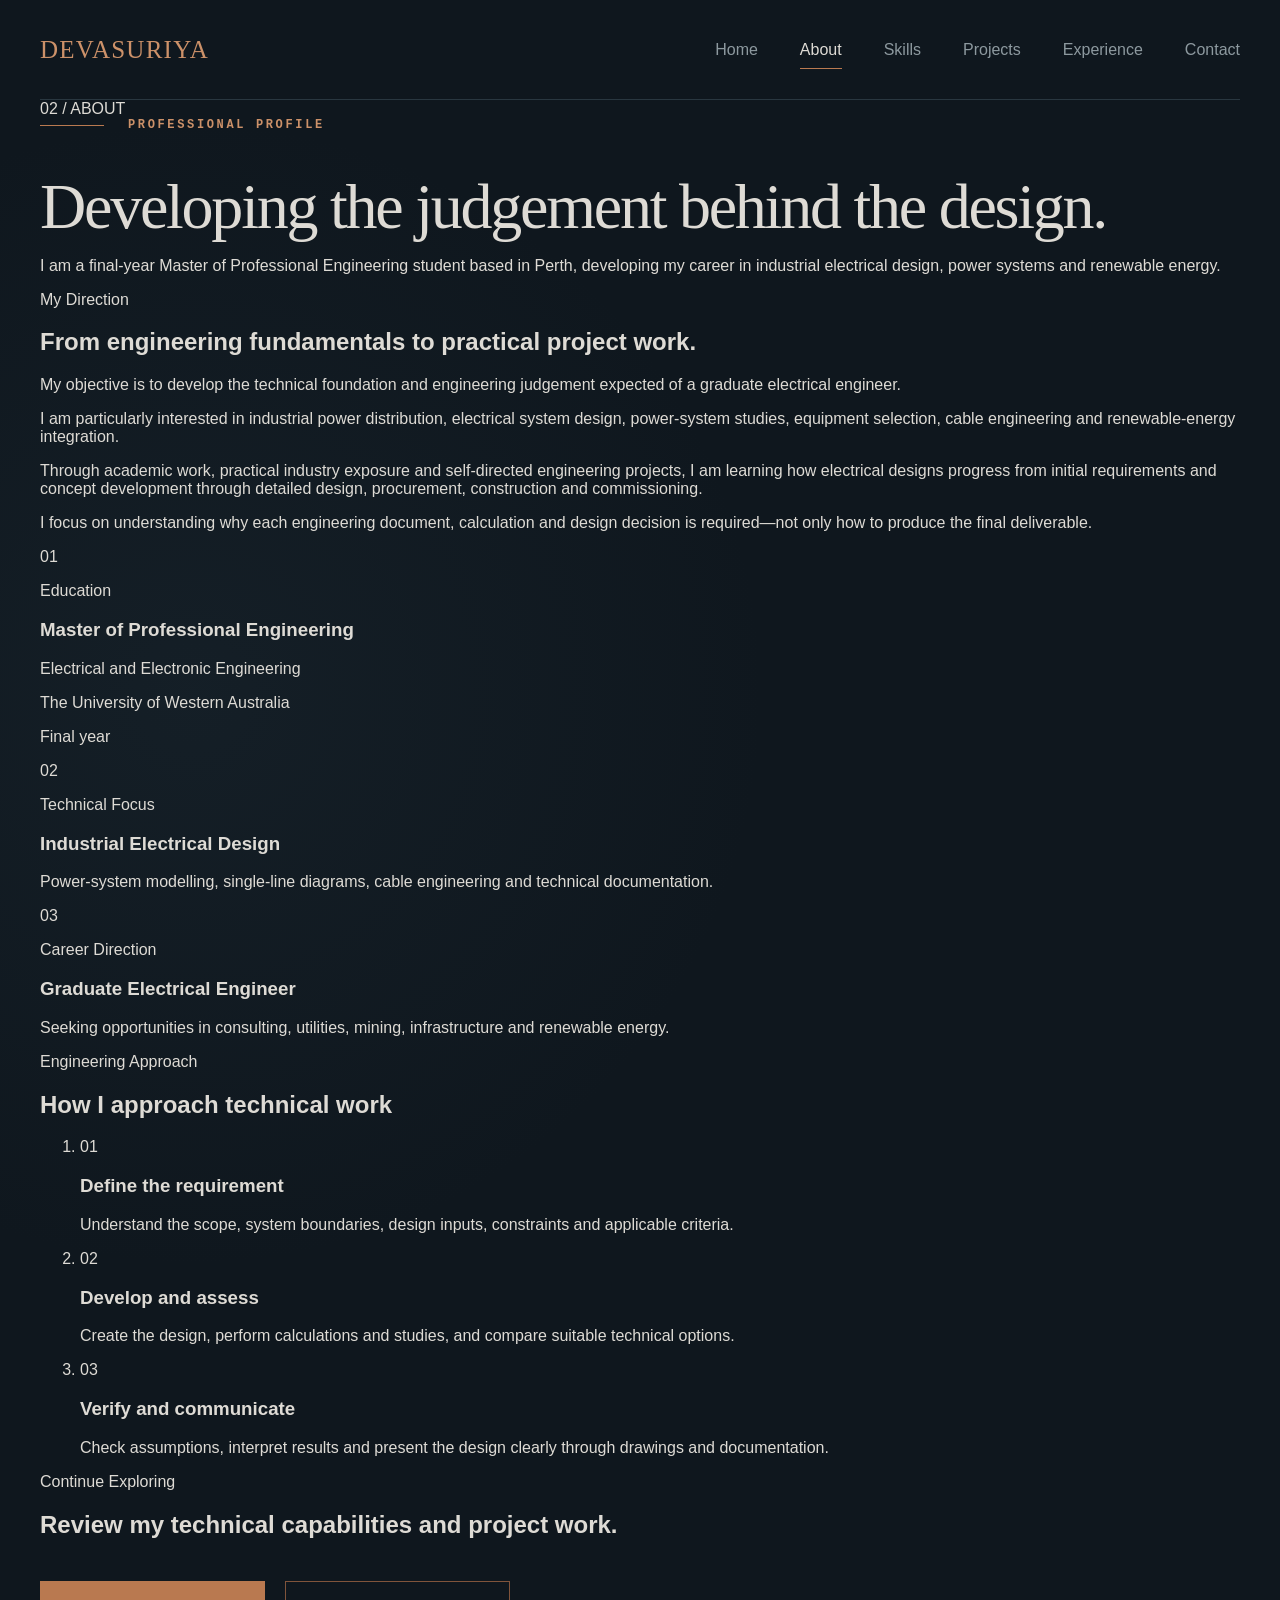
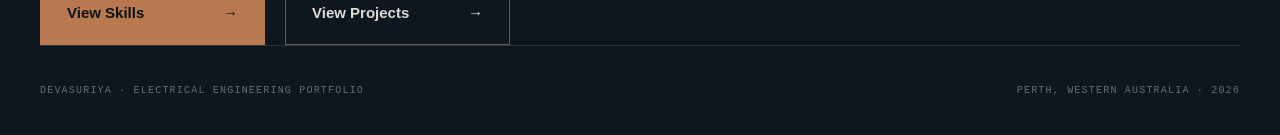
==== about.html @ 3120356e "Create about.html" ====
<!DOCTYPE html>
<html lang="en">

<head>
    <meta charset="UTF-8">

    <meta
        name="viewport"
        content="width=device-width, initial-scale=1.0"
    >

    <title>About | Devasuriya</title>

    <meta
        name="description"
        content="Learn more about Devasuriya, a final-year electrical engineering student focused on industrial electrical design and power systems."
    >

    <link rel="stylesheet" href="style.css">
</head>

<body>

    <!-- Header -->

    <header class="site-header">

        <a class="logo" href="index.html">
            DEVASURIYA
        </a>

        <nav aria-label="Main navigation">
            <a href="index.html">Home</a>
            <a class="active" href="about.html">About</a>
            <a href="skills.html">Skills</a>
            <a href="projects.html">Projects</a>
            <a href="experience.html">Experience</a>
            <a href="contact.html">Contact</a>
        </nav>

    </header>

    <!-- Main content -->

    <main>

        <section class="page-introduction">

            <div class="page-number">
                02 / ABOUT
            </div>

            <p class="section-label">
                Professional Profile
            </p>

            <h1 class="page-title">
                Developing the judgement behind the design.
            </h1>

            <p class="page-summary">
                I am a final-year Master of Professional Engineering student
                based in Perth, developing my career in industrial electrical
                design, power systems and renewable energy.
            </p>

        </section>

        <section class="about-section">

            <div class="about-heading">

                <p class="content-label">
                    My Direction
                </p>

                <h2>
                    From engineering fundamentals to practical project work.
                </h2>

            </div>

            <div class="about-content">

                <p class="large-paragraph">
                    My objective is to develop the technical foundation and
                    engineering judgement expected of a graduate electrical
                    engineer.
                </p>

                <p>
                    I am particularly interested in industrial power
                    distribution, electrical system design, power-system
                    studies, equipment selection, cable engineering and
                    renewable-energy integration.
                </p>

                <p>
                    Through academic work, practical industry exposure and
                    self-directed engineering projects, I am learning how
                    electrical designs progress from initial requirements and
                    concept development through detailed design, procurement,
                    construction and commissioning.
                </p>

                <p>
                    I focus on understanding why each engineering document,
                    calculation and design decision is required—not only how to
                    produce the final deliverable.
                </p>

            </div>

        </section>

        <section class="information-grid">

            <article class="information-card">

                <span class="card-number">01</span>

                <p class="content-label">
                    Education
                </p>

                <h3>
                    Master of Professional Engineering
                </h3>

                <p>
                    Electrical and Electronic Engineering
                </p>

                <p class="card-detail">
                    The University of Western Australia
                </p>

                <p class="card-detail">
                    Final year
                </p>

            </article>

            <article class="information-card">

                <span class="card-number">02</span>

                <p class="content-label">
                    Technical Focus
                </p>

                <h3>
                    Industrial Electrical Design
                </h3>

                <p>
                    Power-system modelling, single-line diagrams, cable
                    engineering and technical documentation.
                </p>

            </article>

            <article class="information-card">

                <span class="card-number">03</span>

                <p class="content-label">
                    Career Direction
                </p>

                <h3>
                    Graduate Electrical Engineer
                </h3>

                <p>
                    Seeking opportunities in consulting, utilities, mining,
                    infrastructure and renewable energy.
                </p>

            </article>

        </section>

        <section class="engineering-approach">

            <div>

                <p class="content-label">
                    Engineering Approach
                </p>

                <h2>
                    How I approach technical work
                </h2>

            </div>

            <ol class="approach-list">

                <li>
                    <span>01</span>

                    <div>
                        <h3>Define the requirement</h3>

                        <p>
                            Understand the scope, system boundaries, design
                            inputs, constraints and applicable criteria.
                        </p>
                    </div>
                </li>

                <li>
                    <span>02</span>

                    <div>
                        <h3>Develop and assess</h3>

                        <p>
                            Create the design, perform calculations and studies,
                            and compare suitable technical options.
                        </p>
                    </div>
                </li>

                <li>
                    <span>03</span>

                    <div>
                        <h3>Verify and communicate</h3>

                        <p>
                            Check assumptions, interpret results and present the
                            design clearly through drawings and documentation.
                        </p>
                    </div>
                </li>

            </ol>

        </section>

        <section class="page-action">

            <p class="content-label">
                Continue Exploring
            </p>

            <h2>
                Review my technical capabilities and project work.
            </h2>

            <div class="hero-buttons">

                <a class="primary-button" href="skills.html">
                    <span>View Skills</span>
                    <span aria-hidden="true">→</span>
                </a>

                <a class="secondary-button" href="projects.html">
                    <span>View Projects</span>
                    <span aria-hidden="true">→</span>
                </a>

            </div>

        </section>

    </main>

    <!-- Footer -->

    <footer>

        <span>
            DEVASURIYA · ELECTRICAL ENGINEERING PORTFOLIO
        </span>

        <span>
            PERTH, WESTERN AUSTRALIA · 2026
        </span>

    </footer>

</body>

</html>
---- style.css ----
/* ==================================================
   DEVASURIYA – ELECTRICAL ENGINEERING PORTFOLIO
   Industrial copper design
   ================================================== */

:root {
    --background: #0f171e;
    --background-deep: #0b1217;
    --panel: #121d25;
    --panel-light: #17242d;

    --text: #dedbd5;
    --muted: #8d999f;

    --copper: #b97950;
    --copper-light: #cc9169;
    --copper-dark: #80543b;

    --border: #293740;
    --grid: rgba(118, 140, 151, 0.07);
}

* {
    box-sizing: border-box;
}

html {
    scroll-behavior: smooth;
}

body {
    margin: 0;
    min-height: 100vh;

    background:
        radial-gradient(
            circle at 15% 40%,
            rgba(37, 54, 65, 0.25),
            transparent 38%
        ),
        var(--background);

    color: var(--text);

    font-family:
        "Segoe UI",
        Arial,
        Helvetica,
        sans-serif;
}

a {
    color: inherit;
}

/* Header */

.site-header {
    width: min(1500px, calc(100% - 80px));
    min-height: 100px;
    margin: auto;

    display: flex;
    align-items: center;
    justify-content: space-between;

    border-bottom: 1px solid var(--border);
}

.logo {
    color: var(--copper-light);
    font-family: Georgia, "Times New Roman", serif;
    font-size: 25px;
    letter-spacing: 0.05em;
    text-decoration: none;
}

nav {
    display: flex;
    align-items: center;
    gap: 42px;
}

nav a {
    position: relative;
    padding: 14px 0;

    color: var(--muted);
    font-size: 16px;
    text-decoration: none;

    transition: color 0.2s ease;
}

nav a::after {
    content: "";

    position: absolute;
    bottom: 4px;
    left: 0;

    width: 0;
    height: 1px;

    background: var(--copper);

    transition: width 0.2s ease;
}

nav a:hover,
nav a.active {
    color: var(--text);
}

nav a:hover::after,
nav a.active::after {
    width: 100%;
}

/* Main layout */

main {
    width: min(1500px, calc(100% - 80px));
    margin: auto;
}

.hero {
    min-height: calc(100vh - 100px);
    padding: 70px 0;

    display: grid;
    grid-template-columns: 0.88fr 1.12fr;
    align-items: center;
    gap: 70px;
}

/* Hero content */

.hero-content {
    max-width: 680px;
}

.section-label {
    display: flex;
    align-items: center;
    gap: 24px;

    margin: 0 0 42px;

    color: var(--copper-light);

    font-family:
        Consolas,
        "Courier New",
        monospace;

    font-size: 12px;
    font-weight: 600;
    letter-spacing: 0.22em;
    text-transform: uppercase;
}

.section-label::before {
    content: "";

    width: 64px;
    height: 1px;

    background: var(--copper);
}

h1 {
    margin: 0;

    color: var(--text);

    font-family:
        Georgia,
        "Times New Roman",
        serif;

    font-size: clamp(54px, 5vw, 82px);
    font-weight: 400;
    line-height: 1.04;
    letter-spacing: -0.035em;
}

.heading-line {
    width: 48px;
    height: 2px;
    margin: 36px 0;

    background: var(--copper);
}

.introduction {
    max-width: 610px;
    margin: 0;

    color: var(--muted);

    font-size: 18px;
    line-height: 1.7;
}

.hero-buttons {
    display: flex;
    flex-wrap: wrap;
    gap: 20px;

    margin-top: 42px;
}

.primary-button,
.secondary-button {
    min-width: 225px;
    min-height: 64px;
    padding: 0 26px;

    display: flex;
    align-items: center;
    justify-content: space-between;

    font-size: 15px;
    font-weight: 600;
    text-decoration: none;

    transition:
        background 0.2s ease,
        border-color 0.2s ease,
        color 0.2s ease,
        transform 0.2s ease;
}

.primary-button {
    background: var(--copper);
    border: 1px solid var(--copper);
    color: var(--background-deep);
}

.secondary-button {
    background: transparent;
    border: 1px solid var(--copper-dark);
    color: var(--text);
}

.primary-button:hover,
.secondary-button:hover {
    transform: translateY(-3px);
}

.primary-button:hover {
    background: var(--copper-light);
    border-color: var(--copper-light);
}

.secondary-button:hover {
    background: rgba(185, 121, 80, 0.08);
    border-color: var(--copper);
}

/* Diagram panel */

.diagram-container {
    position: relative;

    min-height: 650px;

    background-color: rgba(15, 24, 31, 0.6);

    background-image:
        linear-gradient(var(--grid) 1px, transparent 1px),
        linear-gradient(90deg, var(--grid) 1px, transparent 1px);

    background-size: 38px 38px;

    border: 1px solid var(--border);
}

.diagram-container::before,
.diagram-container::after {
    content: "";

    position: absolute;

    width: 18px;
    height: 18px;
}

.diagram-container::before {
    top: -1px;
    left: -1px;

    border-top: 2px solid var(--copper);
    border-left: 2px solid var(--copper);
}

.diagram-container::after {
    right: -1px;
    bottom: -1px;

    border-right: 2px solid var(--copper);
    border-bottom: 2px solid var(--copper);
}

.diagram-title,
.diagram-footer {
    display: flex;
    justify-content: space-between;

    color: #71818a;

    font-family:
        Consolas,
        "Courier New",
        monospace;

    font-size: 10px;
    letter-spacing: 0.13em;
}

.diagram-title {
    padding: 20px 24px;

    border-bottom: 1px solid var(--border);
}

.diagram-footer {
    padding: 16px 24px;

    border-top: 1px solid var(--border);
}

.single-line-diagram {
    width: 100%;
    min-height: 550px;
    padding: 15px;
}

/* SVG styling */

.electrical-line,
.bus-line,
.electrical-symbol,
.device {
    fill: none;
    stroke: var(--copper);
    stroke-width: 2;
    vector-effect: non-scaling-stroke;
}

.bus-line {
    stroke-width: 3;
}

.connection-point {
    fill: var(--background);
    stroke: var(--copper);
    stroke-width: 2;
}

.diagram-text,
.motor-text {
    fill: #9b8170;

    font-family:
        Consolas,
        "Courier New",
        monospace;

    font-size: 13px;
}

.diagram-text.small {
    fill: #697881;
    font-size: 11px;
}

.diagram-text.centre,
.motor-text.centre {
    text-anchor: middle;
}

.motor-text {
    fill: var(--copper-light);
    font-size: 18px;
}

/* Footer */

footer {
    width: min(1500px, calc(100% - 80px));
    min-height: 90px;
    margin: auto;

    display: flex;
    align-items: center;
    justify-content: space-between;
    gap: 30px;

    border-top: 1px solid var(--border);

    color: #5f7079;

    font-family:
        Consolas,
        "Courier New",
        monospace;

    font-size: 10px;
    letter-spacing: 0.12em;
}

/* Tablet */

@media (max-width: 1100px) {
    .hero {
        grid-template-columns: 1fr;
        padding-top: 100px;
    }

    .hero-content {
        max-width: 850px;
    }

    .diagram-container {
        width: 100%;
    }
}

/* Mobile */

@media (max-width: 760px) {
    .site-header,
    main,
    footer {
        width: calc(100% - 36px);
    }

    .site-header {
        padding: 25px 0;

        align-items: flex-start;
        flex-direction: column;
    }

    .logo {
        font-size: 19px;
    }

    nav {
        margin-top: 24px;
        gap: 16px;
        flex-wrap: wrap;
    }

    nav a {
        font-size: 13px;
    }

    .hero {
        min-height: auto;
        padding: 90px 0;
        gap: 60px;
    }

    .section-label {
        align-items: flex-start;
        flex-direction: column;
        gap: 14px;
    }

    h1 {
        font-size: clamp(45px, 13vw, 65px);
    }

    .introduction {
        font-size: 16px;
    }

    .hero-buttons {
        align-items: stretch;
        flex-direction: column;
    }

    .primary-button,
    .secondary-button {
        width: 100%;
    }

    .diagram-container {
        min-height: auto;
    }

    .single-line-diagram {
        min-height: auto;
    }

    footer {
        padding: 30px 0;

        align-items: flex-start;
        flex-direction: column;
    }
}
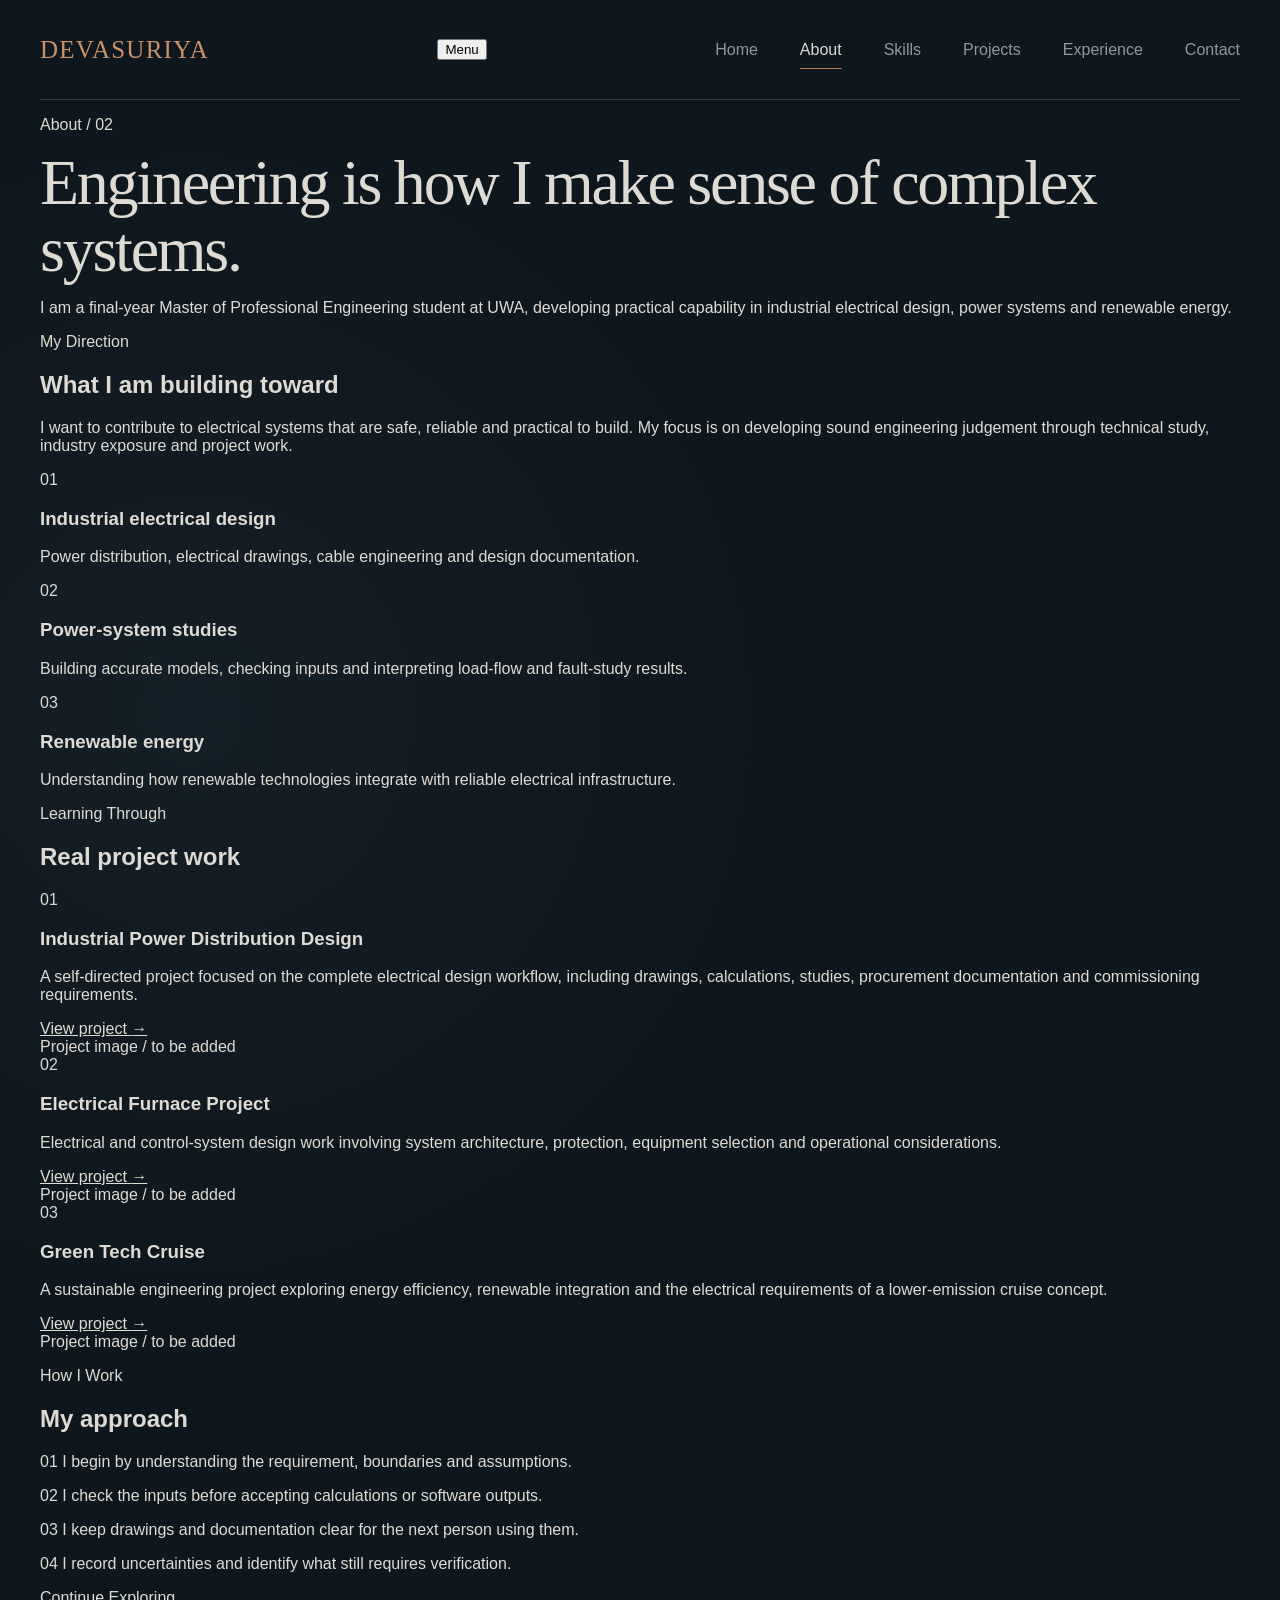
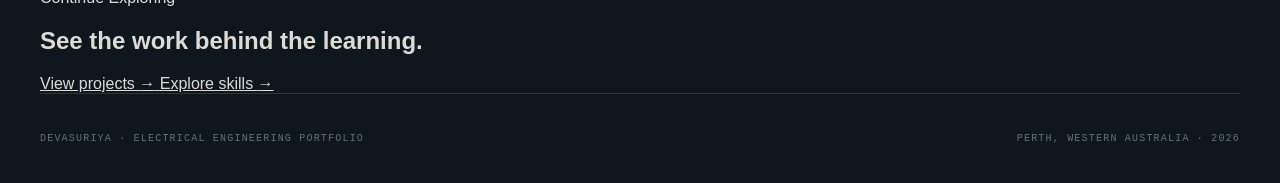
==== commit eb51f55f: "Update about.html" ====
--- a/about.html
+++ b/about.html
@@ -13,15 +13,31 @@
 
     <meta
         name="description"
-        content="Learn more about Devasuriya, a final-year electrical engineering student focused on industrial electrical design and power systems."
+        content="About Devasuriya, a final-year electrical and electronic engineering student based in Perth."
     >
 
+    <!-- Fonts -->
+    <link rel="preconnect" href="https://fonts.googleapis.com">
+
+    <link
+        rel="preconnect"
+        href="https://fonts.gstatic.com"
+        crossorigin
+    >
+
+    <link
+        href="https://fonts.googleapis.com/css2?family=IBM+Plex+Mono:wght@400;500&family=Inter:wght@400;500&family=Space+Grotesk:wght@400;500;600&display=swap"
+        rel="stylesheet"
+    >
+
+    <!-- Existing website CSS -->
     <link rel="stylesheet" href="style.css">
+
+    <!-- About-page CSS -->
+    <link rel="stylesheet" href="about-page.css">
 </head>
 
-<body>
-
-    <!-- Header -->
+<body class="about-page">
 
     <header class="site-header">
 
@@ -29,7 +45,16 @@
             DEVASURIYA
         </a>
 
-        <nav aria-label="Main navigation">
+        <button
+            class="menu-button"
+            type="button"
+            aria-expanded="false"
+            aria-controls="main-navigation"
+        >
+            Menu
+        </button>
+
+        <nav id="main-navigation" aria-label="Main navigation">
             <a href="index.html">Home</a>
             <a class="active" href="about.html">About</a>
             <a href="skills.html">Skills</a>
@@ -40,225 +65,331 @@
 
     </header>
 
-    <!-- Main content -->
-
-    <main>
-
-        <section class="page-introduction">
-
-            <div class="page-number">
-                02 / ABOUT
-            </div>
-
-            <p class="section-label">
-                Professional Profile
-            </p>
-
-            <h1 class="page-title">
-                Developing the judgement behind the design.
-            </h1>
-
-            <p class="page-summary">
-                I am a final-year Master of Professional Engineering student
-                based in Perth, developing my career in industrial electrical
-                design, power systems and renewable energy.
-            </p>
+    <main class="about-main">
+
+        <!-- About introduction -->
+
+        <section class="about-hero bordered-section">
+
+            <span class="border-accent" aria-hidden="true"></span>
+
+            <div class="hero-copy">
+
+                <p class="technical-label">
+                    About / 02
+                </p>
+
+                <h1>
+                    Engineering is how I make sense of complex systems.
+                </h1>
+
+                <p class="hero-introduction">
+                    I am a final-year Master of Professional Engineering student
+                    at UWA, developing practical capability in industrial
+                    electrical design, power systems and renewable energy.
+                </p>
+
+            </div>
+
+            <div class="signal-line" aria-hidden="true">
+
+                <span class="signal-dot signal-start"></span>
+                <span class="signal-part part-one"></span>
+                <span class="signal-part part-two"></span>
+                <span class="signal-part part-three"></span>
+                <span class="signal-part part-four"></span>
+                <span class="signal-part part-five"></span>
+                <span class="signal-dot signal-end"></span>
+
+            </div>
 
         </section>
 
-        <section class="about-section">
-
-            <div class="about-heading">
-
-                <p class="content-label">
+        <!-- Technical direction -->
+
+        <section class="direction-section bordered-section">
+
+            <span class="border-accent" aria-hidden="true"></span>
+
+            <div class="section-heading">
+
+                <p class="technical-label">
                     My Direction
                 </p>
 
                 <h2>
-                    From engineering fundamentals to practical project work.
+                    What I am building toward
                 </h2>
 
             </div>
 
-            <div class="about-content">
-
-                <p class="large-paragraph">
-                    My objective is to develop the technical foundation and
-                    engineering judgement expected of a graduate electrical
-                    engineer.
-                </p>
+            <div class="direction-content">
+
+                <p class="section-lead">
+                    I want to contribute to electrical systems that are safe,
+                    reliable and practical to build. My focus is on developing
+                    sound engineering judgement through technical study,
+                    industry exposure and project work.
+                </p>
+
+                <div class="focus-list">
+
+                    <article class="focus-item">
+
+                        <span class="focus-number">01</span>
+
+                        <h3>
+                            Industrial electrical design
+                        </h3>
+
+                        <p>
+                            Power distribution, electrical drawings, cable
+                            engineering and design documentation.
+                        </p>
+
+                    </article>
+
+                    <article class="focus-item">
+
+                        <span class="focus-number">02</span>
+
+                        <h3>
+                            Power-system studies
+                        </h3>
+
+                        <p>
+                            Building accurate models, checking inputs and
+                            interpreting load-flow and fault-study results.
+                        </p>
+
+                    </article>
+
+                    <article class="focus-item">
+
+                        <span class="focus-number">03</span>
+
+                        <h3>
+                            Renewable energy
+                        </h3>
+
+                        <p>
+                            Understanding how renewable technologies integrate
+                            with reliable electrical infrastructure.
+                        </p>
+
+                    </article>
+
+                </div>
+
+            </div>
+
+        </section>
+
+        <!-- Project work -->
+
+        <section class="projects-section bordered-section">
+
+            <span class="border-accent" aria-hidden="true"></span>
+
+            <div class="projects-heading">
+
+                <p class="technical-label">
+                    Learning Through
+                </p>
+
+                <h2>
+                    Real project work
+                </h2>
+
+            </div>
+
+            <div class="project-list">
+
+                <article class="project-entry">
+
+                    <div class="project-copy">
+
+                        <span class="project-number">
+                            01
+                        </span>
+
+                        <div>
+
+                            <h3>
+                                Industrial Power Distribution Design
+                            </h3>
+
+                            <p>
+                                A self-directed project focused on the complete
+                                electrical design workflow, including drawings,
+                                calculations, studies, procurement documentation
+                                and commissioning requirements.
+                            </p>
+
+                            <a href="projects.html#industrial-power">
+                                View project
+                                <span aria-hidden="true">→</span>
+                            </a>
+
+                        </div>
+
+                    </div>
+
+                    <div class="project-image-placeholder">
+                        <span>Project image / to be added</span>
+                    </div>
+
+                </article>
+
+                <article class="project-entry">
+
+                    <div class="project-copy">
+
+                        <span class="project-number">
+                            02
+                        </span>
+
+                        <div>
+
+                            <h3>
+                                Electrical Furnace Project
+                            </h3>
+
+                            <p>
+                                Electrical and control-system design work
+                                involving system architecture, protection,
+                                equipment selection and operational
+                                considerations.
+                            </p>
+
+                            <a href="projects.html#furnace">
+                                View project
+                                <span aria-hidden="true">→</span>
+                            </a>
+
+                        </div>
+
+                    </div>
+
+                    <div class="project-image-placeholder">
+                        <span>Project image / to be added</span>
+                    </div>
+
+                </article>
+
+                <article class="project-entry">
+
+                    <div class="project-copy">
+
+                        <span class="project-number">
+                            03
+                        </span>
+
+                        <div>
+
+                            <h3>
+                                Green Tech Cruise
+                            </h3>
+
+                            <p>
+                                A sustainable engineering project exploring
+                                energy efficiency, renewable integration and
+                                the electrical requirements of a lower-emission
+                                cruise concept.
+                            </p>
+
+                            <a href="projects.html#green-tech-cruise">
+                                View project
+                                <span aria-hidden="true">→</span>
+                            </a>
+
+                        </div>
+
+                    </div>
+
+                    <div class="project-image-placeholder">
+                        <span>Project image / to be added</span>
+                    </div>
+
+                </article>
+
+            </div>
+
+        </section>
+
+        <!-- Working approach -->
+
+        <section class="working-section bordered-section">
+
+            <span class="border-accent" aria-hidden="true"></span>
+
+            <div class="section-heading">
+
+                <p class="technical-label">
+                    How I Work
+                </p>
+
+                <h2>
+                    My approach
+                </h2>
+
+            </div>
+
+            <div class="working-points">
 
                 <p>
-                    I am particularly interested in industrial power
-                    distribution, electrical system design, power-system
-                    studies, equipment selection, cable engineering and
-                    renewable-energy integration.
+                    <span>01</span>
+                    I begin by understanding the requirement, boundaries and
+                    assumptions.
                 </p>
 
                 <p>
-                    Through academic work, practical industry exposure and
-                    self-directed engineering projects, I am learning how
-                    electrical designs progress from initial requirements and
-                    concept development through detailed design, procurement,
-                    construction and commissioning.
+                    <span>02</span>
+                    I check the inputs before accepting calculations or
+                    software outputs.
                 </p>
 
                 <p>
-                    I focus on understanding why each engineering document,
-                    calculation and design decision is required—not only how to
-                    produce the final deliverable.
+                    <span>03</span>
+                    I keep drawings and documentation clear for the next
+                    person using them.
+                </p>
+
+                <p>
+                    <span>04</span>
+                    I record uncertainties and identify what still requires
+                    verification.
                 </p>
 
             </div>
 
         </section>
 
-        <section class="information-grid">
-
-            <article class="information-card">
-
-                <span class="card-number">01</span>
-
-                <p class="content-label">
-                    Education
-                </p>
-
-                <h3>
-                    Master of Professional Engineering
-                </h3>
-
-                <p>
-                    Electrical and Electronic Engineering
-                </p>
-
-                <p class="card-detail">
-                    The University of Western Australia
-                </p>
-
-                <p class="card-detail">
-                    Final year
-                </p>
-
-            </article>
-
-            <article class="information-card">
-
-                <span class="card-number">02</span>
-
-                <p class="content-label">
-                    Technical Focus
-                </p>
-
-                <h3>
-                    Industrial Electrical Design
-                </h3>
-
-                <p>
-                    Power-system modelling, single-line diagrams, cable
-                    engineering and technical documentation.
-                </p>
-
-            </article>
-
-            <article class="information-card">
-
-                <span class="card-number">03</span>
-
-                <p class="content-label">
-                    Career Direction
-                </p>
-
-                <h3>
-                    Graduate Electrical Engineer
-                </h3>
-
-                <p>
-                    Seeking opportunities in consulting, utilities, mining,
-                    infrastructure and renewable energy.
-                </p>
-
-            </article>
-
-        </section>
-
-        <section class="engineering-approach">
+        <!-- Next page -->
+
+        <section class="about-next bordered-section">
 
             <div>
 
-                <p class="content-label">
-                    Engineering Approach
+                <p class="technical-label">
+                    Continue Exploring
                 </p>
 
                 <h2>
-                    How I approach technical work
+                    See the work behind the learning.
                 </h2>
 
             </div>
 
-            <ol class="approach-list">
-
-                <li>
-                    <span>01</span>
-
-                    <div>
-                        <h3>Define the requirement</h3>
-
-                        <p>
-                            Understand the scope, system boundaries, design
-                            inputs, constraints and applicable criteria.
-                        </p>
-                    </div>
-                </li>
-
-                <li>
-                    <span>02</span>
-
-                    <div>
-                        <h3>Develop and assess</h3>
-
-                        <p>
-                            Create the design, perform calculations and studies,
-                            and compare suitable technical options.
-                        </p>
-                    </div>
-                </li>
-
-                <li>
-                    <span>03</span>
-
-                    <div>
-                        <h3>Verify and communicate</h3>
-
-                        <p>
-                            Check assumptions, interpret results and present the
-                            design clearly through drawings and documentation.
-                        </p>
-                    </div>
-                </li>
-
-            </ol>
-
-        </section>
-
-        <section class="page-action">
-
-            <p class="content-label">
-                Continue Exploring
-            </p>
-
-            <h2>
-                Review my technical capabilities and project work.
-            </h2>
-
-            <div class="hero-buttons">
-
-                <a class="primary-button" href="skills.html">
-                    <span>View Skills</span>
+            <div class="next-links">
+
+                <a href="projects.html">
+                    View projects
                     <span aria-hidden="true">→</span>
                 </a>
 
-                <a class="secondary-button" href="projects.html">
-                    <span>View Projects</span>
+                <a href="skills.html">
+                    Explore skills
                     <span aria-hidden="true">→</span>
                 </a>
 
@@ -267,8 +398,6 @@
         </section>
 
     </main>
-
-    <!-- Footer -->
 
     <footer>
 
@@ -282,6 +411,22 @@
 
     </footer>
 
+    <script>
+        const menuButton = document.querySelector(".menu-button");
+        const navigation = document.querySelector("#main-navigation");
+
+        menuButton.addEventListener("click", () => {
+            const isOpen =
+                menuButton.getAttribute("aria-expanded") === "true";
+
+            menuButton.setAttribute(
+                "aria-expanded",
+                String(!isOpen)
+            );
+
+            navigation.classList.toggle("open");
+        });
+    </script>
+
 </body>
-
 </html>
--- a/style.css
+++ b/style.css
@@ -221,7 +221,7 @@
     align-items: center;
     justify-content: space-between;
 
-    font-size: 15px;
+    font-size: 18px;
     font-weight: 600;
     text-decoration: none;
 
@@ -411,6 +411,295 @@
     letter-spacing: 0.12em;
 }
 
+
+/* ==================================================
+   INNER PAGE – SHARED STYLES
+   ================================================== */
+
+.page-introduction {
+    position: relative;
+    padding: 130px 0 110px;
+    border-bottom: 1px solid var(--border);
+}
+
+.page-number {
+    position: absolute;
+    top: 55px;
+    right: 0;
+
+    color: #5f7079;
+
+    font-family:
+        Consolas,
+        "Courier New",
+        monospace;
+
+    font-size: 10px;
+    letter-spacing: 0.17em;
+}
+
+.page-title {
+    max-width: 1050px;
+    font-size: clamp(55px, 7vw, 100px);
+}
+
+.page-summary {
+    max-width: 720px;
+    margin: 45px 0 0;
+    color: var(--muted);
+    font-size: 20px;
+    line-height: 1.7;
+}
+
+.content-label {
+    margin: 0 0 20px;
+
+    color: var(--copper-light);
+
+    font-family:
+        Consolas,
+        "Courier New",
+        monospace;
+
+    font-size: 11px;
+    font-weight: 600;
+    letter-spacing: 0.18em;
+    text-transform: uppercase;
+}
+
+/* About section */
+
+.about-section {
+    padding: 120px 0;
+
+    display: grid;
+    grid-template-columns: 0.8fr 1.2fr;
+    gap: 120px;
+
+    border-bottom: 1px solid var(--border);
+}
+
+.about-section h2,
+.engineering-approach h2,
+.page-action h2 {
+    margin: 0;
+
+    font-family:
+        Georgia,
+        "Times New Roman",
+        serif;
+
+    font-size: clamp(38px, 4vw, 60px);
+    font-weight: 400;
+    line-height: 1.12;
+}
+
+.about-content {
+    max-width: 760px;
+}
+
+.about-content p {
+    color: var(--muted);
+    font-size: 17px;
+    line-height: 1.8;
+}
+
+.about-content .large-paragraph {
+    margin-top: 0;
+    color: var(--text);
+    font-size: 25px;
+    line-height: 1.55;
+}
+
+/* Information cards */
+
+.information-grid {
+    padding: 100px 0;
+
+    display: grid;
+    grid-template-columns: repeat(3, 1fr);
+
+    border-bottom: 1px solid var(--border);
+}
+
+.information-card {
+    position: relative;
+    min-height: 360px;
+    padding: 44px;
+
+    background: rgba(18, 29, 37, 0.45);
+    border: 1px solid var(--border);
+}
+
+.information-card + .information-card {
+    border-left: 0;
+}
+
+.card-number {
+    position: absolute;
+    top: 25px;
+    right: 25px;
+
+    color: var(--copper-dark);
+
+    font-family:
+        Georgia,
+        "Times New Roman",
+        serif;
+
+    font-size: 45px;
+}
+
+.information-card h3 {
+    max-width: 320px;
+    margin: 65px 0 25px;
+
+    font-family:
+        Georgia,
+        "Times New Roman",
+        serif;
+
+    font-size: 31px;
+    font-weight: 400;
+    line-height: 1.2;
+}
+
+.information-card p {
+    color: var(--muted);
+    line-height: 1.7;
+}
+
+.information-card .card-detail {
+    margin: 5px 0;
+    color: #697881;
+    font-size: 14px;
+}
+
+/* Engineering approach */
+
+.engineering-approach {
+    padding: 120px 0;
+
+    display: grid;
+    grid-template-columns: 0.8fr 1.2fr;
+    gap: 120px;
+
+    border-bottom: 1px solid var(--border);
+}
+
+.approach-list {
+    margin: 0;
+    padding: 0;
+    list-style: none;
+}
+
+.approach-list li {
+    padding: 35px 0;
+
+    display: grid;
+    grid-template-columns: 70px 1fr;
+    gap: 25px;
+
+    border-top: 1px solid var(--border);
+}
+
+.approach-list li:last-child {
+    border-bottom: 1px solid var(--border);
+}
+
+.approach-list > li > span {
+    color: var(--copper);
+
+    font-family:
+        Consolas,
+        "Courier New",
+        monospace;
+
+    font-size: 12px;
+}
+
+.approach-list h3 {
+    margin: 0 0 12px;
+    font-size: 22px;
+}
+
+.approach-list p {
+    max-width: 620px;
+    margin: 0;
+
+    color: var(--muted);
+    line-height: 1.7;
+}
+
+/* Bottom page action */
+
+.page-action {
+    padding: 120px 0;
+}
+
+.page-action h2 {
+    max-width: 900px;
+}
+
+/* Responsive inner pages */
+
+@media (max-width: 1000px) {
+    .about-section,
+    .engineering-approach {
+        grid-template-columns: 1fr;
+        gap: 60px;
+    }
+
+    .information-grid {
+        grid-template-columns: 1fr;
+    }
+
+    .information-card + .information-card {
+        border-top: 0;
+        border-left: 1px solid var(--border);
+    }
+}
+
+@media (max-width: 760px) {
+    .page-introduction {
+        padding: 110px 0 80px;
+    }
+
+    .page-number {
+        top: 45px;
+        left: 0;
+        right: auto;
+    }
+
+    .page-summary {
+        font-size: 17px;
+    }
+
+    .about-section,
+    .engineering-approach {
+        padding: 80px 0;
+    }
+
+    .about-content .large-paragraph {
+        font-size: 21px;
+    }
+
+    .information-grid {
+        padding: 70px 0;
+    }
+
+    .information-card {
+        min-height: 310px;
+        padding: 32px 25px;
+    }
+
+    .page-action {
+        padding: 80px 0;
+    }
+}
+
+
+
 /* Tablet */
 
 @media (max-width: 1100px) {
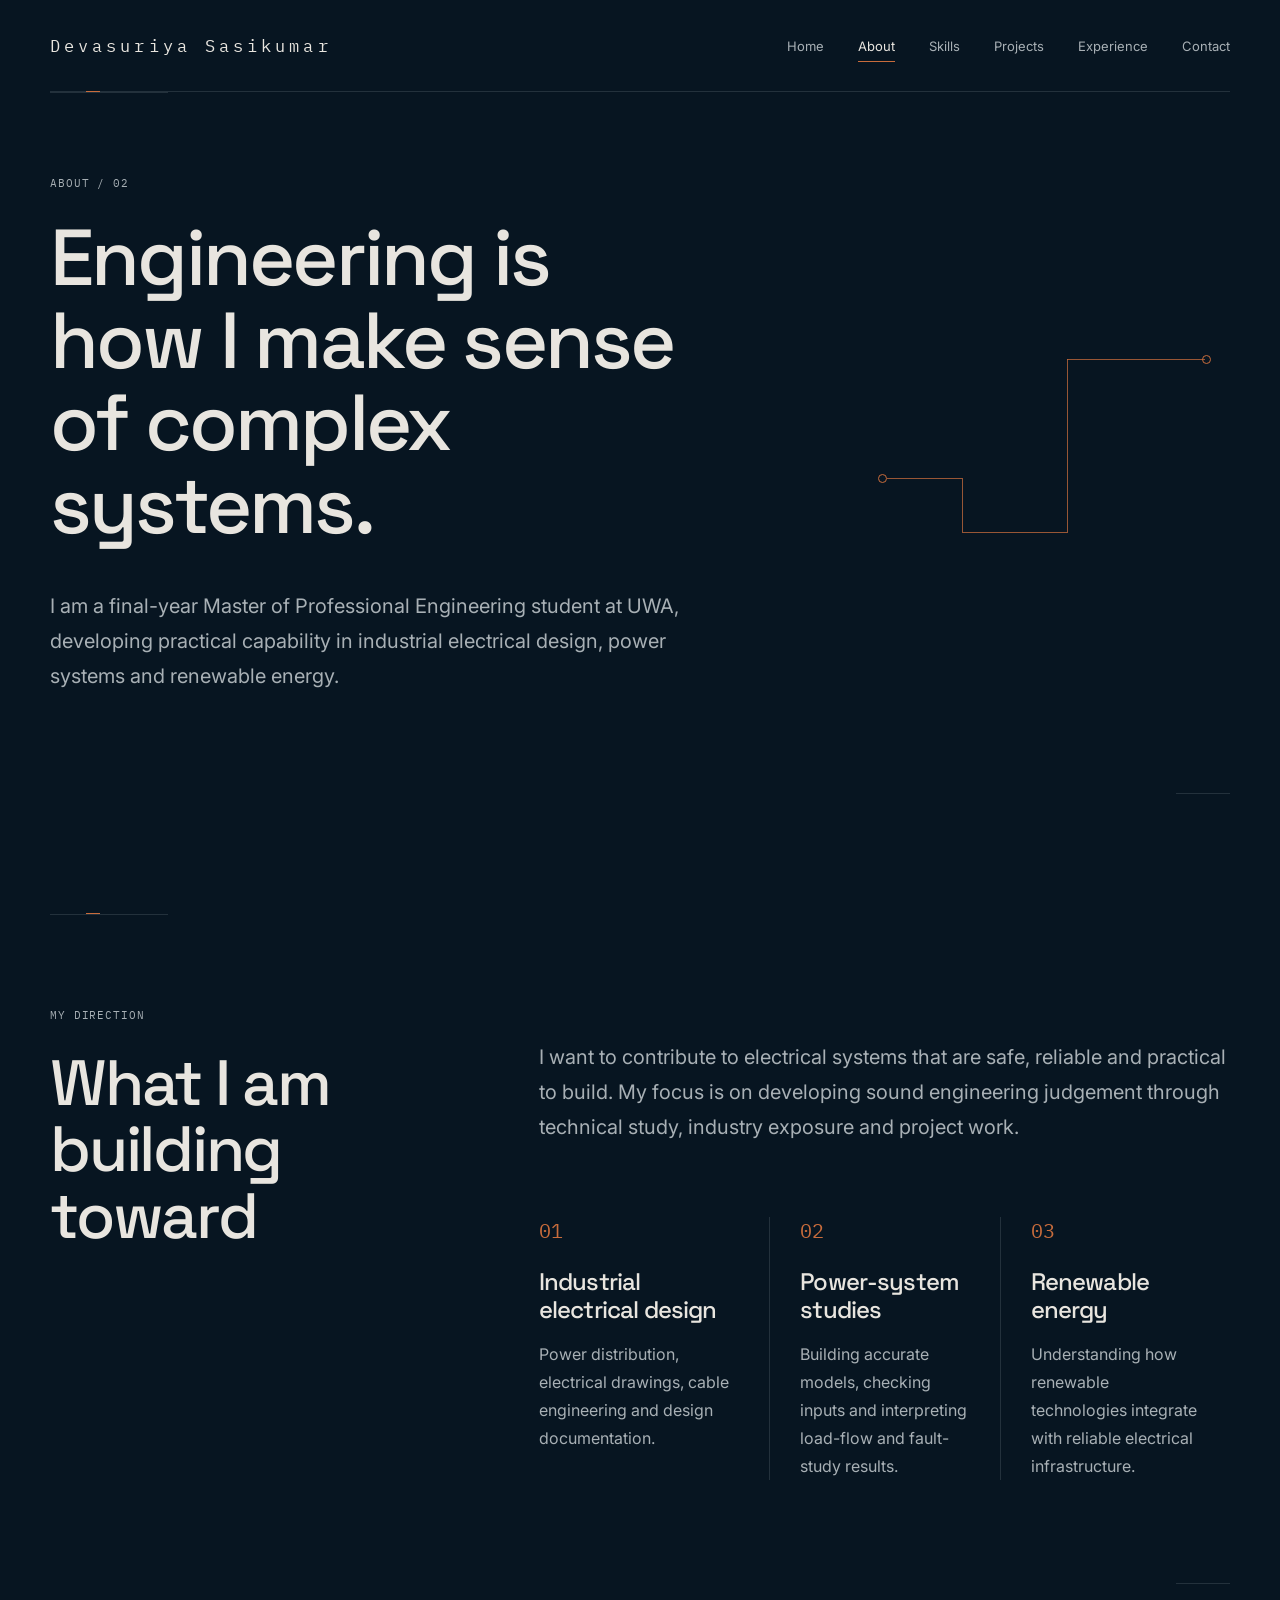
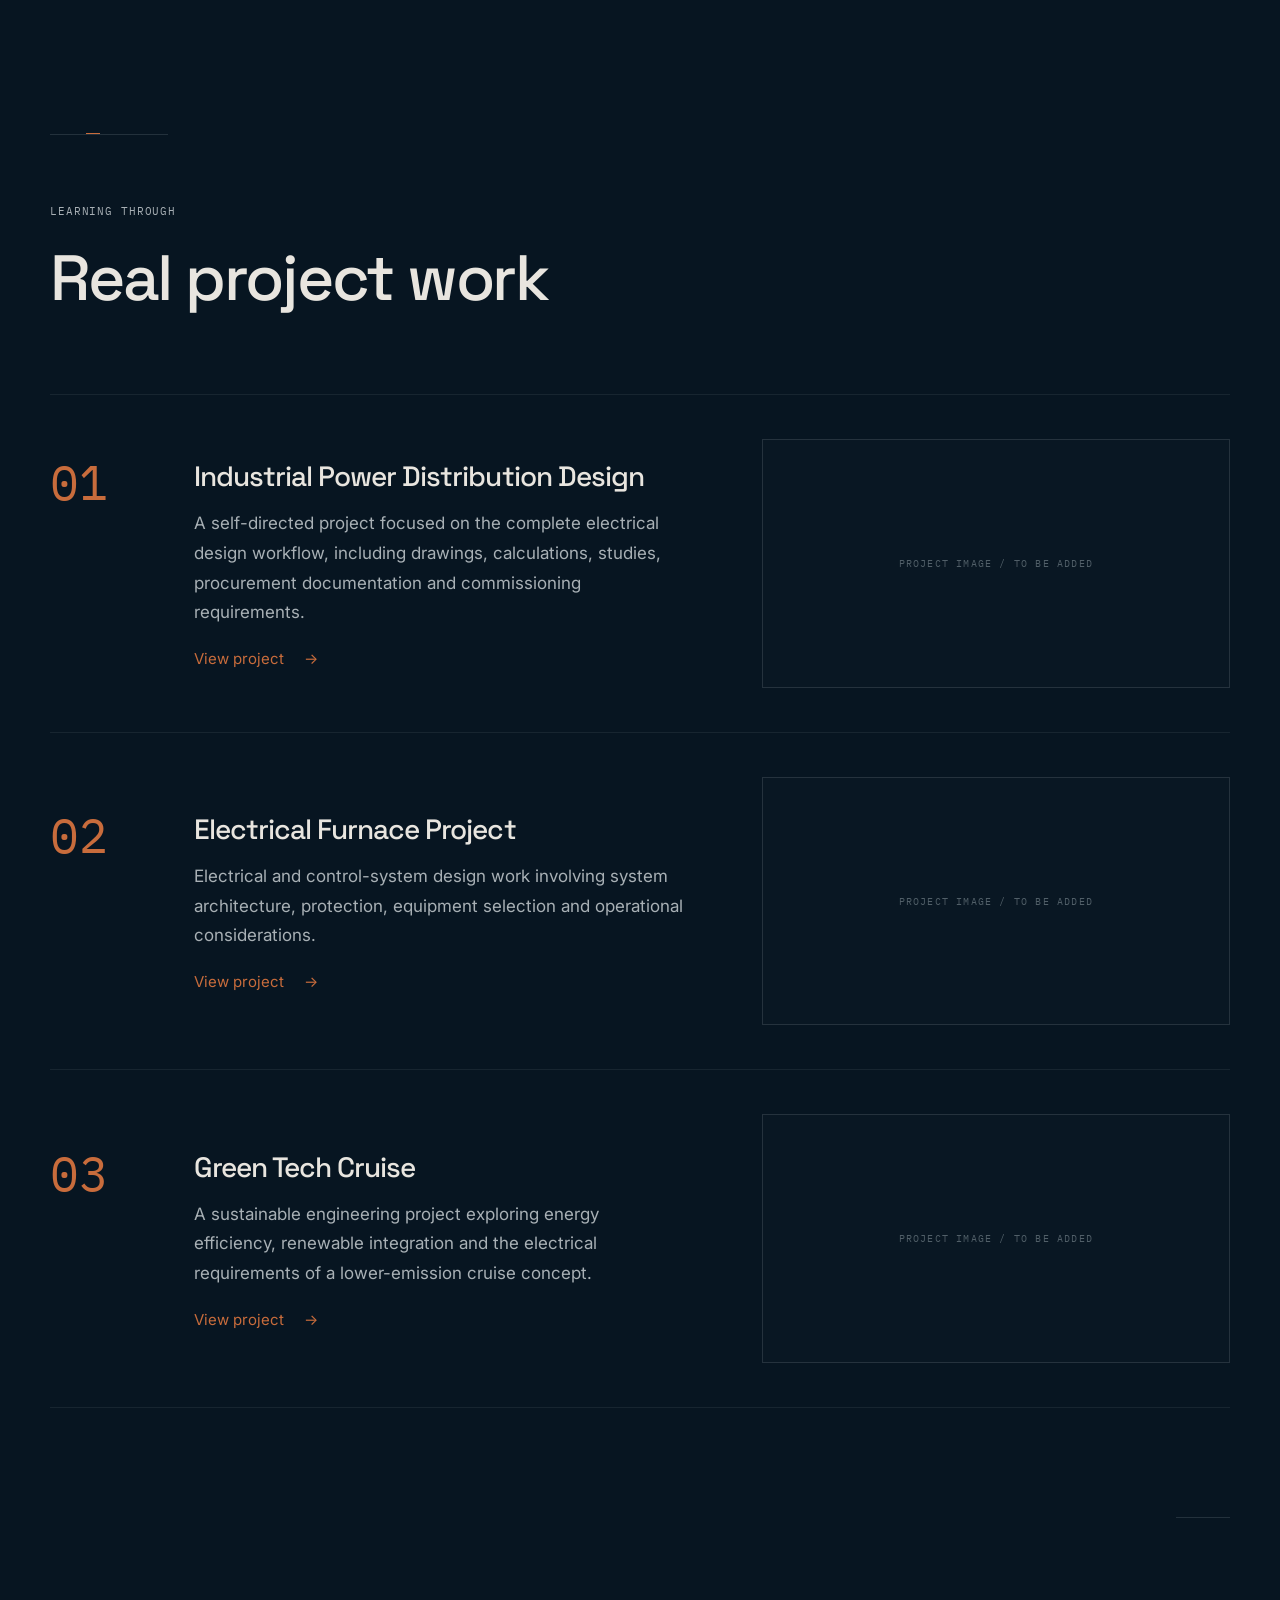
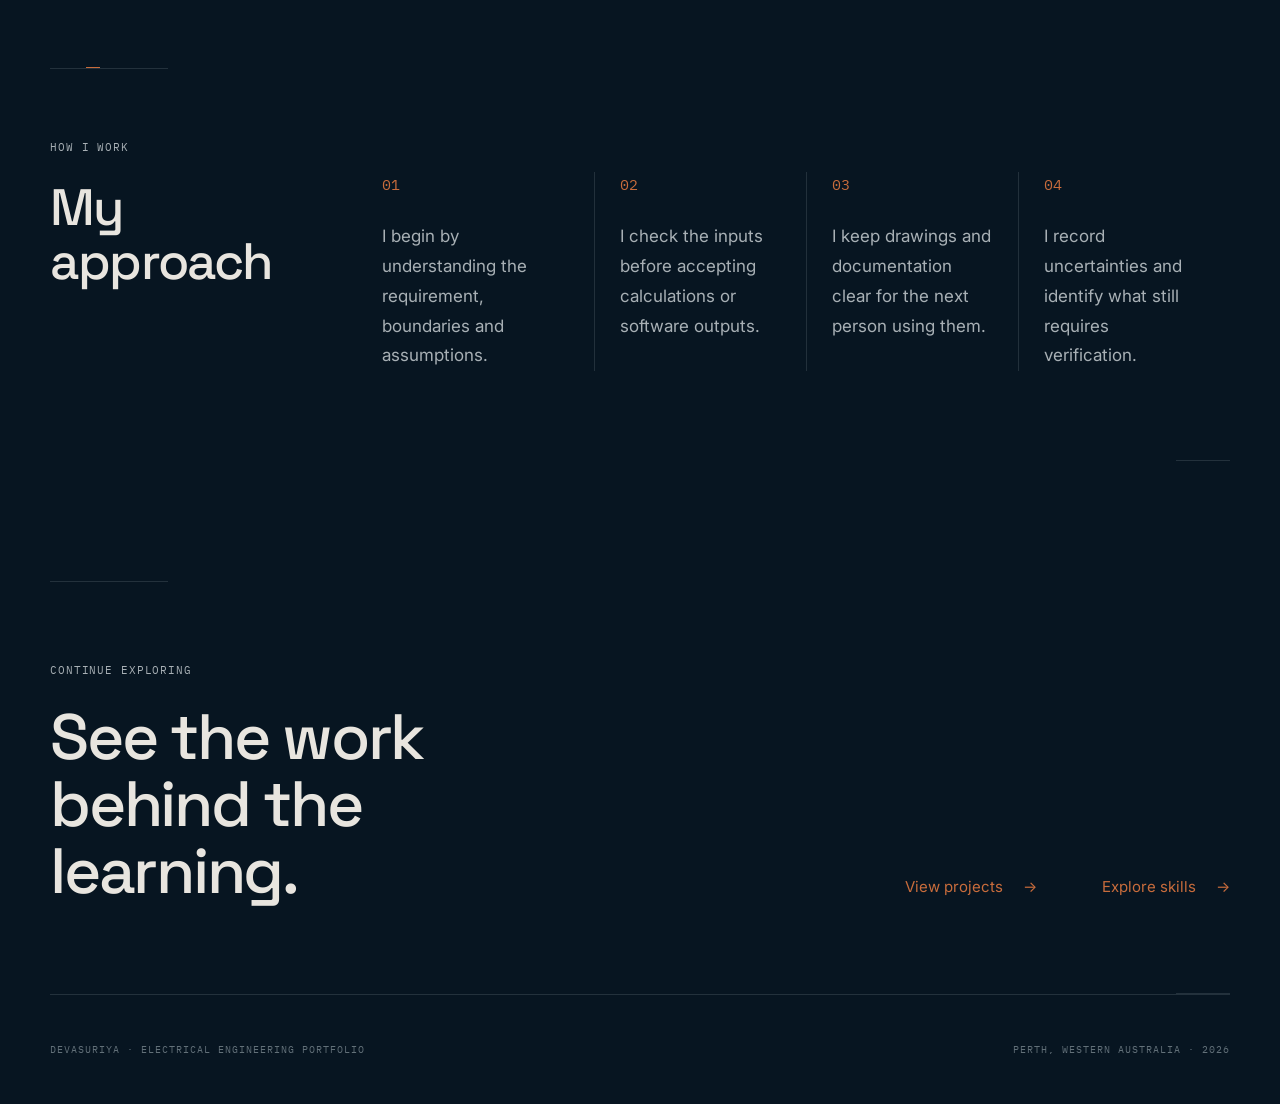
==== commit 5e4d1df9: "Update about.html" ====
--- a/about.html
+++ b/about.html
@@ -42,7 +42,7 @@
     <header class="site-header">
 
         <a class="logo" href="index.html">
-            DEVASURIYA
+            Devasuriya Sasikumar
         </a>
 
         <button
--- a/style.css
+++ b/style.css
@@ -4,20 +4,24 @@
    ================================================== */
 
 :root {
-    --background: #0f171e;
-    --background-deep: #0b1217;
-    --panel: #121d25;
-    --panel-light: #17242d;
-
-    --text: #dedbd5;
-    --muted: #8d999f;
-
-    --copper: #b97950;
-    --copper-light: #cc9169;
-    --copper-dark: #80543b;
-
-    --border: #293740;
-    --grid: rgba(118, 140, 151, 0.07);
+    --background: #071521;
+    --background-deep: #05101a;
+    --panel: #0a1925;
+    --panel-light: #0d1d29;
+
+    --text: #e8e5df;
+    --muted: #a8b0b5;
+
+    --copper: #c86c3c;
+    --copper-light: #d47b4a;
+    --copper-dark: #78452f;
+
+    --border: rgba(182, 195, 201, 0.16);
+    --grid: rgba(182, 195, 201, 0.045);
+
+    --heading-font: "Space Grotesk", Arial, sans-serif;
+    --body-font: "Inter", Arial, sans-serif;
+    --technical-font: "IBM Plex Mono", Consolas, monospace;
 }
 
 * {
@@ -32,21 +36,11 @@
     margin: 0;
     min-height: 100vh;
 
-    background:
-        radial-gradient(
-            circle at 15% 40%,
-            rgba(37, 54, 65, 0.25),
-            transparent 38%
-        ),
-        var(--background);
+    background: var(--background);
 
     color: var(--text);
 
-    font-family:
-        "Segoe UI",
-        Arial,
-        Helvetica,
-        sans-serif;
+    font-family: var(--body-font);
 }
 
 a {
@@ -68,10 +62,10 @@
 }
 
 .logo {
-    color: var(--copper-light);
-    font-family: Georgia, "Times New Roman", serif;
-    font-size: 25px;
-    letter-spacing: 0.05em;
+    color: var(--text);
+    font-family: var(--technical-font);
+    font-size: 17px;
+    letter-spacing: 0.24em;
     text-decoration: none;
 }
 
@@ -86,7 +80,7 @@
     padding: 14px 0;
 
     color: var(--muted);
-    font-size: 16px;
+    font-size: 13px;
     text-decoration: none;
 
     transition: color 0.2s ease;
@@ -174,20 +168,17 @@
 
     color: var(--text);
 
-    font-family:
-        Georgia,
-        "Times New Roman",
-        serif;
-
-    font-size: clamp(54px, 5vw, 82px);
-    font-weight: 400;
+    font-family: var(--heading-font);
+
+    font-size: clamp(56px, 5.6vw, 88px);
+    font-weight: 500;
     line-height: 1.04;
     letter-spacing: -0.035em;
 }
 
 .heading-line {
     width: 48px;
-    height: 2px;
+    height: 1px;
     margin: 36px 0;
 
     background: var(--copper);
@@ -199,7 +190,7 @@
 
     color: var(--muted);
 
-    font-size: 18px;
+    font-size: 17px;
     line-height: 1.7;
 }
 
@@ -266,7 +257,7 @@
 
     min-height: 650px;
 
-    background-color: rgba(15, 24, 31, 0.6);
+    background-color: rgba(10, 25, 37, 0.28);
 
     background-image:
         linear-gradient(var(--grid) 1px, transparent 1px),
@@ -792,3 +783,247 @@
         flex-direction: column;
     }
 }
+
+/* ==================================================
+   REFINED HOME PAGE
+   Matches the Space Grotesk About-page direction
+   ================================================== */
+
+.home-page .site-header,
+.home-page main,
+.home-page footer {
+    width: min(1180px, calc(100% - 80px));
+}
+
+.home-page .site-header {
+    min-height: 92px;
+    border-bottom-color: rgba(182, 195, 201, 0.12);
+}
+
+.home-page nav {
+    gap: 34px;
+}
+
+.home-page .hero {
+    position: relative;
+    min-height: calc(100vh - 92px);
+    padding: 92px 0 112px;
+    grid-template-columns: 1.03fr 0.97fr;
+    gap: 105px;
+}
+
+.home-page .hero::before,
+.home-page .hero::after {
+    content: "";
+    position: absolute;
+    height: 1px;
+    background: rgba(182, 195, 201, 0.16);
+}
+
+.home-page .hero::before {
+    top: 42px;
+    left: 0;
+    width: 118px;
+}
+
+.home-page .hero::after {
+    right: 0;
+    bottom: 42px;
+    width: 54px;
+}
+
+.home-page .hero-content {
+    max-width: 700px;
+}
+
+.home-page .section-label {
+    margin-bottom: 32px;
+    gap: 16px;
+    color: var(--copper);
+    font-family: var(--technical-font);
+    font-size: 11px;
+    font-weight: 500;
+    letter-spacing: 0.09em;
+}
+
+.home-page .section-label::before {
+    width: 14px;
+    background: var(--copper);
+}
+
+.home-page h1 {
+    max-width: 760px;
+    font-family: var(--heading-font);
+    font-size: clamp(56px, 5.5vw, 86px);
+    font-weight: 500;
+    line-height: 1.03;
+    letter-spacing: -0.045em;
+}
+
+.home-page .heading-line {
+    width: 42px;
+    margin: 38px 0;
+    background: rgba(200, 108, 60, 0.85);
+}
+
+.home-page .introduction {
+    max-width: 610px;
+    color: var(--muted);
+    font-size: 17px;
+    line-height: 1.75;
+}
+
+.home-page .hero-buttons {
+    margin-top: 46px;
+    gap: 42px;
+}
+
+.home-page .primary-button,
+.home-page .secondary-button {
+    min-width: 0;
+    min-height: auto;
+    padding: 12px 0;
+    gap: 34px;
+    background: transparent;
+    border: 0;
+    border-bottom: 1px solid rgba(182, 195, 201, 0.2);
+    color: var(--text);
+    font-family: var(--body-font);
+    font-size: 14px;
+    font-weight: 500;
+}
+
+.home-page .primary-button span:last-child,
+.home-page .secondary-button span:last-child {
+    color: var(--copper);
+    transition: transform 180ms ease;
+}
+
+.home-page .primary-button:hover,
+.home-page .secondary-button:hover {
+    background: transparent;
+    border-color: var(--copper);
+    color: var(--text);
+    transform: none;
+}
+
+.home-page .primary-button:hover span:last-child,
+.home-page .secondary-button:hover span:last-child {
+    transform: translateX(6px);
+}
+
+.home-page .diagram-container {
+    min-height: 610px;
+    background-color: rgba(10, 25, 37, 0.2);
+    background-size: 42px 42px;
+    border-color: rgba(182, 195, 201, 0.14);
+}
+
+.home-page .diagram-container::before,
+.home-page .diagram-container::after {
+    width: 22px;
+    height: 22px;
+}
+
+.home-page .diagram-container::before {
+    border-top-width: 1px;
+    border-left-width: 1px;
+}
+
+.home-page .diagram-container::after {
+    border-right-width: 1px;
+    border-bottom-width: 1px;
+}
+
+.home-page .diagram-title,
+.home-page .diagram-footer,
+.home-page .diagram-text,
+.home-page .motor-text {
+    font-family: var(--technical-font);
+}
+
+.home-page .diagram-title,
+.home-page .diagram-footer {
+    color: rgba(182, 195, 201, 0.48);
+    border-color: rgba(182, 195, 201, 0.12);
+}
+
+.home-page .electrical-line,
+.home-page .electrical-symbol,
+.home-page .device {
+    stroke-width: 1.25;
+}
+
+.home-page .bus-line {
+    stroke-width: 2;
+}
+
+.home-page footer {
+    min-height: 110px;
+    border-top-color: rgba(182, 195, 201, 0.12);
+    color: rgba(182, 195, 201, 0.48);
+    font-family: var(--technical-font);
+}
+
+@media (max-width: 1100px) {
+    .home-page .hero {
+        grid-template-columns: 1fr;
+        gap: 90px;
+    }
+
+    .home-page .hero-content {
+        max-width: 850px;
+    }
+
+    .home-page .diagram-container {
+        width: 100%;
+    }
+}
+
+@media (max-width: 760px) {
+    .home-page .site-header,
+    .home-page main,
+    .home-page footer {
+        width: calc(100% - 36px);
+    }
+
+    .home-page .site-header {
+        padding: 24px 0;
+    }
+
+    .home-page .logo {
+        font-size: 15px;
+    }
+
+    .home-page nav {
+        margin-top: 20px;
+        gap: 16px;
+    }
+
+    .home-page .hero {
+        padding: 84px 0 90px;
+        gap: 70px;
+    }
+
+    .home-page .hero::before {
+        top: 38px;
+    }
+
+    .home-page h1 {
+        font-size: clamp(46px, 13vw, 64px);
+    }
+
+    .home-page .hero-buttons {
+        align-items: flex-start;
+        gap: 18px;
+    }
+
+    .home-page .primary-button,
+    .home-page .secondary-button {
+        width: 100%;
+    }
+
+    .home-page .diagram-container {
+        min-height: auto;
+    }
+}
--- a/about-page.css
+++ b/about-page.css
@@ -0,0 +1,744 @@
+:root {
+    --about-bg: #071521;
+    --about-surface: #0a1925;
+    --about-text: #e8e5df;
+    --about-muted: #a8b0b5;
+
+    --about-border: rgba(182, 195, 201, 0.16);
+    --about-border-light: rgba(182, 195, 201, 0.09);
+
+    --about-accent: #c86c3c;
+
+    --heading-font:
+        "Space Grotesk",
+        Arial,
+        sans-serif;
+
+    --body-font:
+        "Inter",
+        Arial,
+        sans-serif;
+
+    --technical-font:
+        "IBM Plex Mono",
+        Consolas,
+        monospace;
+}
+
+* {
+    box-sizing: border-box;
+}
+
+html {
+    scroll-behavior: smooth;
+}
+
+.about-page {
+    margin: 0;
+
+    background: var(--about-bg);
+    color: var(--about-text);
+
+    font-family: var(--body-font);
+}
+
+.about-page .site-header,
+.about-main,
+.about-page footer {
+    width: min(1180px, calc(100% - 80px));
+    margin-inline: auto;
+}
+
+/* Header */
+
+.about-page .site-header {
+    min-height: 92px;
+
+    display: flex;
+    align-items: center;
+    justify-content: space-between;
+    gap: 40px;
+}
+
+.about-page .logo {
+    color: var(--about-text);
+
+    font-family: var(--technical-font);
+    font-size: 17px;
+    letter-spacing: 0.24em;
+
+    text-decoration: none;
+}
+
+.about-page nav {
+    display: flex;
+    align-items: center;
+    gap: 34px;
+}
+
+.about-page nav a {
+    position: relative;
+
+    padding: 8px 0;
+
+    color: var(--about-muted);
+
+    font-size: 13px;
+    text-decoration: none;
+
+    transition: color 180ms ease;
+}
+
+.about-page nav a:hover,
+.about-page nav a.active {
+    color: var(--about-text);
+}
+
+.about-page nav a.active::after {
+    content: "";
+
+    position: absolute;
+    right: 0;
+    bottom: 0;
+    left: 0;
+
+    height: 1px;
+
+    background: var(--about-accent);
+}
+
+.menu-button {
+    display: none;
+
+    border: 0;
+    background: transparent;
+    color: var(--about-text);
+
+    font-family: var(--technical-font);
+    font-size: 12px;
+    letter-spacing: 0.08em;
+    text-transform: uppercase;
+}
+
+/* General typography */
+
+.about-page h1,
+.about-page h2,
+.about-page h3 {
+    font-family: var(--heading-font);
+    font-weight: 500;
+    letter-spacing: -0.035em;
+}
+
+.about-page h1,
+.about-page h2 {
+    margin: 0;
+    line-height: 1.04;
+}
+
+.about-page p {
+    color: var(--about-muted);
+    line-height: 1.75;
+}
+
+.technical-label,
+.focus-number,
+.project-number,
+.project-image-placeholder span,
+.working-points span {
+    font-family: var(--technical-font);
+}
+
+.technical-label {
+    margin: 0 0 24px;
+
+    color: var(--about-accent);
+
+    font-size: 11px;
+    letter-spacing: 0.08em;
+    text-transform: uppercase;
+}
+
+/* Light imaginary borders */
+
+.bordered-section {
+    position: relative;
+}
+
+.bordered-section::before,
+.bordered-section::after {
+    content: "";
+
+    position: absolute;
+
+    height: 1px;
+
+    background: var(--about-border);
+}
+
+.bordered-section::before {
+    top: 0;
+    left: 0;
+
+    width: 118px;
+}
+
+.bordered-section::after {
+    right: 0;
+    bottom: 0;
+
+    width: 54px;
+}
+
+.border-accent {
+    position: absolute;
+    top: -1px;
+    left: 36px;
+
+    width: 14px;
+    height: 1px;
+
+    background: var(--about-accent);
+}
+
+/* About hero */
+
+.about-hero {
+    min-height: 650px;
+    padding: 82px 0 100px;
+
+    display: grid;
+    grid-template-columns: 1.2fr 0.8fr;
+    align-items: center;
+    gap: 90px;
+}
+
+.hero-copy {
+    max-width: 720px;
+}
+
+.about-hero h1 {
+    max-width: 760px;
+
+    font-size: clamp(58px, 6.2vw, 92px);
+}
+
+.hero-introduction {
+    max-width: 660px;
+    margin: 42px 0 0;
+    font-size: 20px;
+}
+
+/* Abstract signal line */
+
+.signal-line {
+    position: relative;
+
+    width: 360px;
+    height: 260px;
+
+    justify-self: end;
+}
+
+.signal-part,
+.signal-dot {
+    position: absolute;
+    display: block;
+}
+
+.signal-part {
+    background: rgba(200, 108, 60, 0.75);
+}
+
+.signal-dot {
+    width: 9px;
+    height: 9px;
+
+    border: 1px solid var(--about-accent);
+    border-radius: 50%;
+}
+
+.signal-start {
+    top: 170px;
+    left: 8px;
+}
+
+.part-one {
+    top: 174px;
+    left: 17px;
+
+    width: 75px;
+    height: 1px;
+}
+
+.part-two {
+    top: 174px;
+    left: 92px;
+
+    width: 1px;
+    height: 54px;
+}
+
+.part-three {
+    top: 228px;
+    left: 92px;
+
+    width: 105px;
+    height: 1px;
+}
+
+.part-four {
+    top: 55px;
+    left: 197px;
+
+    width: 1px;
+    height: 174px;
+}
+
+.part-five {
+    top: 55px;
+    left: 197px;
+
+    width: 138px;
+    height: 1px;
+}
+
+.signal-end {
+    top: 51px;
+    left: 332px;
+}
+
+/* Technical direction */
+
+.direction-section {
+    min-height: 660px;
+    margin-top: 120px;
+    padding: 92px 0 104px;
+
+    display: grid;
+    grid-template-columns: 0.72fr 1.28fr;
+    gap: 100px;
+}
+
+.section-heading h2,
+.projects-heading h2,
+.about-next h2 {
+    font-size: clamp(44px, 5vw, 70px);
+}
+
+.direction-content {
+    padding-top: 34px;
+}
+
+.section-lead {
+    max-width: 720px;
+    margin: 0 0 72px;
+    font-size: 20px;
+}
+
+.focus-list {
+    display: grid;
+    grid-template-columns: repeat(3, 1fr);
+}
+
+.focus-item {
+    min-height: 240px;
+    padding: 0 30px;
+
+    border-left: 1px solid var(--about-border);
+}
+
+.focus-item:first-child {
+    padding-left: 0;
+    border-left: 0;
+}
+
+.focus-number {
+    color: var(--about-accent);
+    font-size: 20px;
+}
+
+.focus-item h3 {
+    margin: 24px 0 16px;
+    font-size: 24px;
+    line-height: 1.16;
+}
+
+.focus-item p {
+    margin: 0;
+    font-size: 16px;
+}
+
+/* Projects */
+
+.projects-section {
+    margin-top: 150px;
+    padding: 68px 0 110px;
+}
+
+.projects-heading {
+    margin-bottom: 82px;
+}
+
+.project-entry {
+    padding: 44px 0;
+
+    display: grid;
+    grid-template-columns: 1.15fr 0.85fr;
+    align-items: center;
+    gap: 78px;
+
+    border-top: 1px solid var(--about-border-light);
+}
+
+.project-entry:last-child {
+    border-bottom: 1px solid var(--about-border-light);
+}
+
+.project-copy {
+    display: grid;
+    grid-template-columns: 110px 1fr;
+    gap: 34px;
+}
+
+.project-number {
+    color: var(--about-accent);
+
+    font-size: 48px;
+    font-weight: 400;
+    line-height: 1;
+}
+
+.project-copy h3 {
+    margin: 0 0 15px;
+
+    font-size: 28px;
+}
+
+.project-copy p {
+    max-width: 580px;
+    margin: 0 0 20px;
+    font-size: 17px;
+}
+
+.project-copy a,
+.next-links a {
+    color: var(--about-accent);
+    font-size: 15px;
+    text-decoration: none;
+}
+
+.project-copy a span,
+.next-links a span {
+    margin-left: 16px;
+
+    transition: margin-left 180ms ease;
+}
+
+.project-copy a:hover span,
+.next-links a:hover span {
+    margin-left: 24px;
+}
+
+/* Project image placeholders */
+
+.project-image-placeholder {
+    aspect-ratio: 16 / 8.5;
+
+    display: grid;
+    place-items: center;
+
+    border: 1px solid var(--about-border);
+    background: rgba(255, 255, 255, 0.008);
+}
+
+.project-image-placeholder span {
+    color: rgba(182, 195, 201, 0.42);
+
+    font-size: 10px;
+    letter-spacing: 0.12em;
+    text-transform: uppercase;
+}
+
+/* Working approach */
+
+.working-section {
+    margin-top: 150px;
+    padding: 70px 0 90px;
+
+    display: grid;
+    grid-template-columns: 0.45fr 1.55fr;
+    gap: 86px;
+}
+
+.working-section h2 {
+    font-size: clamp(40px, 4vw, 60px);
+}
+
+.working-points {
+    padding-top: 34px;
+
+    display: grid;
+    grid-template-columns: repeat(4, 1fr);
+}
+
+.working-points p {
+    min-height: 170px;
+    margin: 0;
+    padding: 0 25px;
+    border-left: 1px solid var(--about-border);
+    font-size: 17px;
+}
+
+.working-points p:first-child {
+    padding-left: 0;
+    border-left: 0;
+}
+
+.working-points span {
+    display: block;
+    margin-bottom: 24px;
+    color: var(--about-accent);
+    font-size: 15px;
+}
+
+/* Bottom navigation */
+
+.about-next {
+    margin-top: 120px;
+    padding: 80px 0 90px;
+
+    display: grid;
+    grid-template-columns: 1fr 1fr;
+    align-items: end;
+    gap: 80px;
+}
+
+.next-links {
+    padding-bottom: 8px;
+
+    display: flex;
+    justify-content: flex-end;
+    gap: 65px;
+}
+
+/* Footer */
+
+.about-page footer {
+    min-height: 110px;
+
+    display: flex;
+    align-items: center;
+    justify-content: space-between;
+    gap: 30px;
+
+    color: rgba(182, 195, 201, 0.52);
+
+    font-family: var(--technical-font);
+    font-size: 10px;
+    letter-spacing: 0.1em;
+}
+
+/* Tablet */
+
+@media (max-width: 980px) {
+
+    .about-page .site-header,
+    .about-main,
+    .about-page footer {
+        width: min(760px, calc(100% - 48px));
+    }
+
+    .about-page nav {
+        gap: 20px;
+    }
+
+    .about-hero,
+    .direction-section,
+    .working-section,
+    .about-next {
+        grid-template-columns: 1fr;
+    }
+
+    .about-hero {
+        min-height: auto;
+    }
+
+    .signal-line {
+        display: none;
+    }
+
+    .direction-section,
+    .working-section {
+        gap: 48px;
+    }
+
+    .project-entry {
+        grid-template-columns: 1fr;
+        gap: 36px;
+    }
+
+    .project-image-placeholder {
+        width: min(100%, 520px);
+        margin-left: 144px;
+    }
+
+    .working-points {
+        padding-top: 0;
+    }
+
+    .next-links {
+        justify-content: flex-start;
+    }
+}
+
+/* Mobile */
+
+@media (max-width: 720px) {
+
+    .about-page .site-header,
+    .about-main,
+    .about-page footer {
+        width: calc(100% - 36px);
+    }
+
+    .about-page .site-header {
+        position: relative;
+        min-height: 78px;
+    }
+
+    .menu-button {
+        display: block;
+        cursor: pointer;
+    }
+
+    .about-page nav {
+        position: absolute;
+        z-index: 10;
+        top: 68px;
+        right: 0;
+        left: 0;
+
+        display: none;
+        padding: 20px;
+
+        align-items: flex-start;
+        flex-direction: column;
+        gap: 8px;
+
+        background: var(--about-surface);
+        border: 1px solid var(--about-border);
+    }
+
+    .about-page nav.open {
+        display: flex;
+    }
+
+    .about-hero {
+        padding: 65px 0 75px;
+    }
+
+    .about-hero h1 {
+        font-size: clamp(44px, 13vw, 64px);
+    }
+
+    .hero-introduction {
+        margin-top: 32px;
+        font-size: 15px;
+    }
+
+    .direction-section,
+    .projects-section,
+    .working-section,
+    .about-next {
+        margin-top: 90px;
+        padding: 58px 0 70px;
+    }
+
+    .section-heading h2,
+    .projects-heading h2,
+    .about-next h2 {
+        font-size: 42px;
+    }
+
+    .direction-content {
+        padding-top: 0;
+    }
+
+    .section-lead {
+        margin-bottom: 50px;
+    }
+
+    .focus-list {
+        grid-template-columns: 1fr;
+    }
+
+    .focus-item,
+    .focus-item:first-child {
+        min-height: auto;
+        padding: 28px 0;
+
+        border-top: 1px solid var(--about-border-light);
+        border-left: 0;
+    }
+
+    .focus-item h3 {
+        margin: 22px 0 12px;
+    }
+
+    .projects-heading {
+        margin-bottom: 45px;
+    }
+
+    .project-entry {
+        padding: 38px 0;
+    }
+
+    .project-copy {
+        grid-template-columns: 55px 1fr;
+        gap: 18px;
+    }
+
+    .project-number {
+        font-size: 30px;
+    }
+
+    .project-copy h3 {
+        font-size: 23px;
+    }
+
+    .project-image-placeholder {
+        width: 100%;
+        margin-left: 0;
+    }
+
+    .working-points {
+        grid-template-columns: 1fr 1fr;
+    }
+
+    .working-points p,
+    .working-points p:first-child {
+        min-height: 160px;
+        padding: 24px 20px;
+
+        border-top: 1px solid var(--about-border-light);
+        border-left: 0;
+    }
+
+    .about-next {
+        gap: 48px;
+    }
+
+    .next-links {
+        align-items: flex-start;
+        flex-direction: column;
+        gap: 24px;
+    }
+
+    .about-page footer {
+        padding: 35px 0;
+
+        align-items: flex-start;
+        flex-direction: column;
+    }
+}
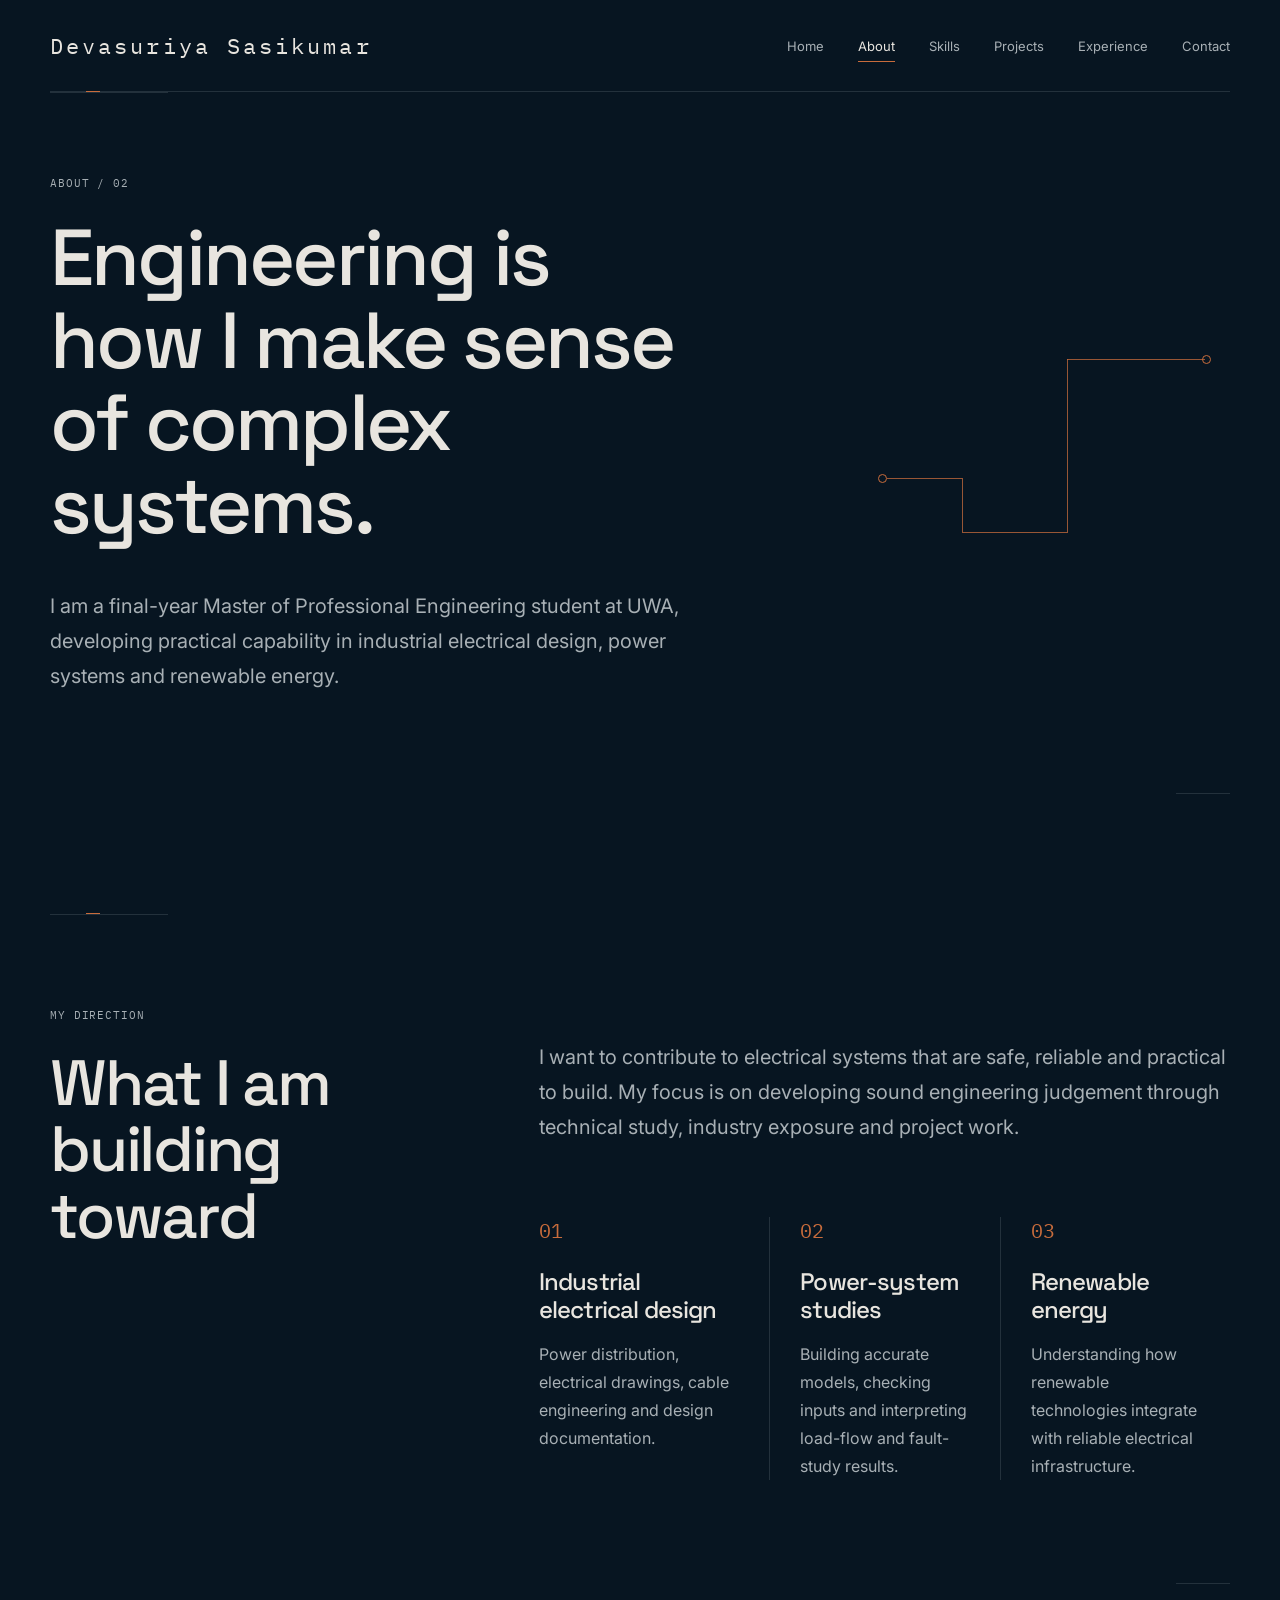
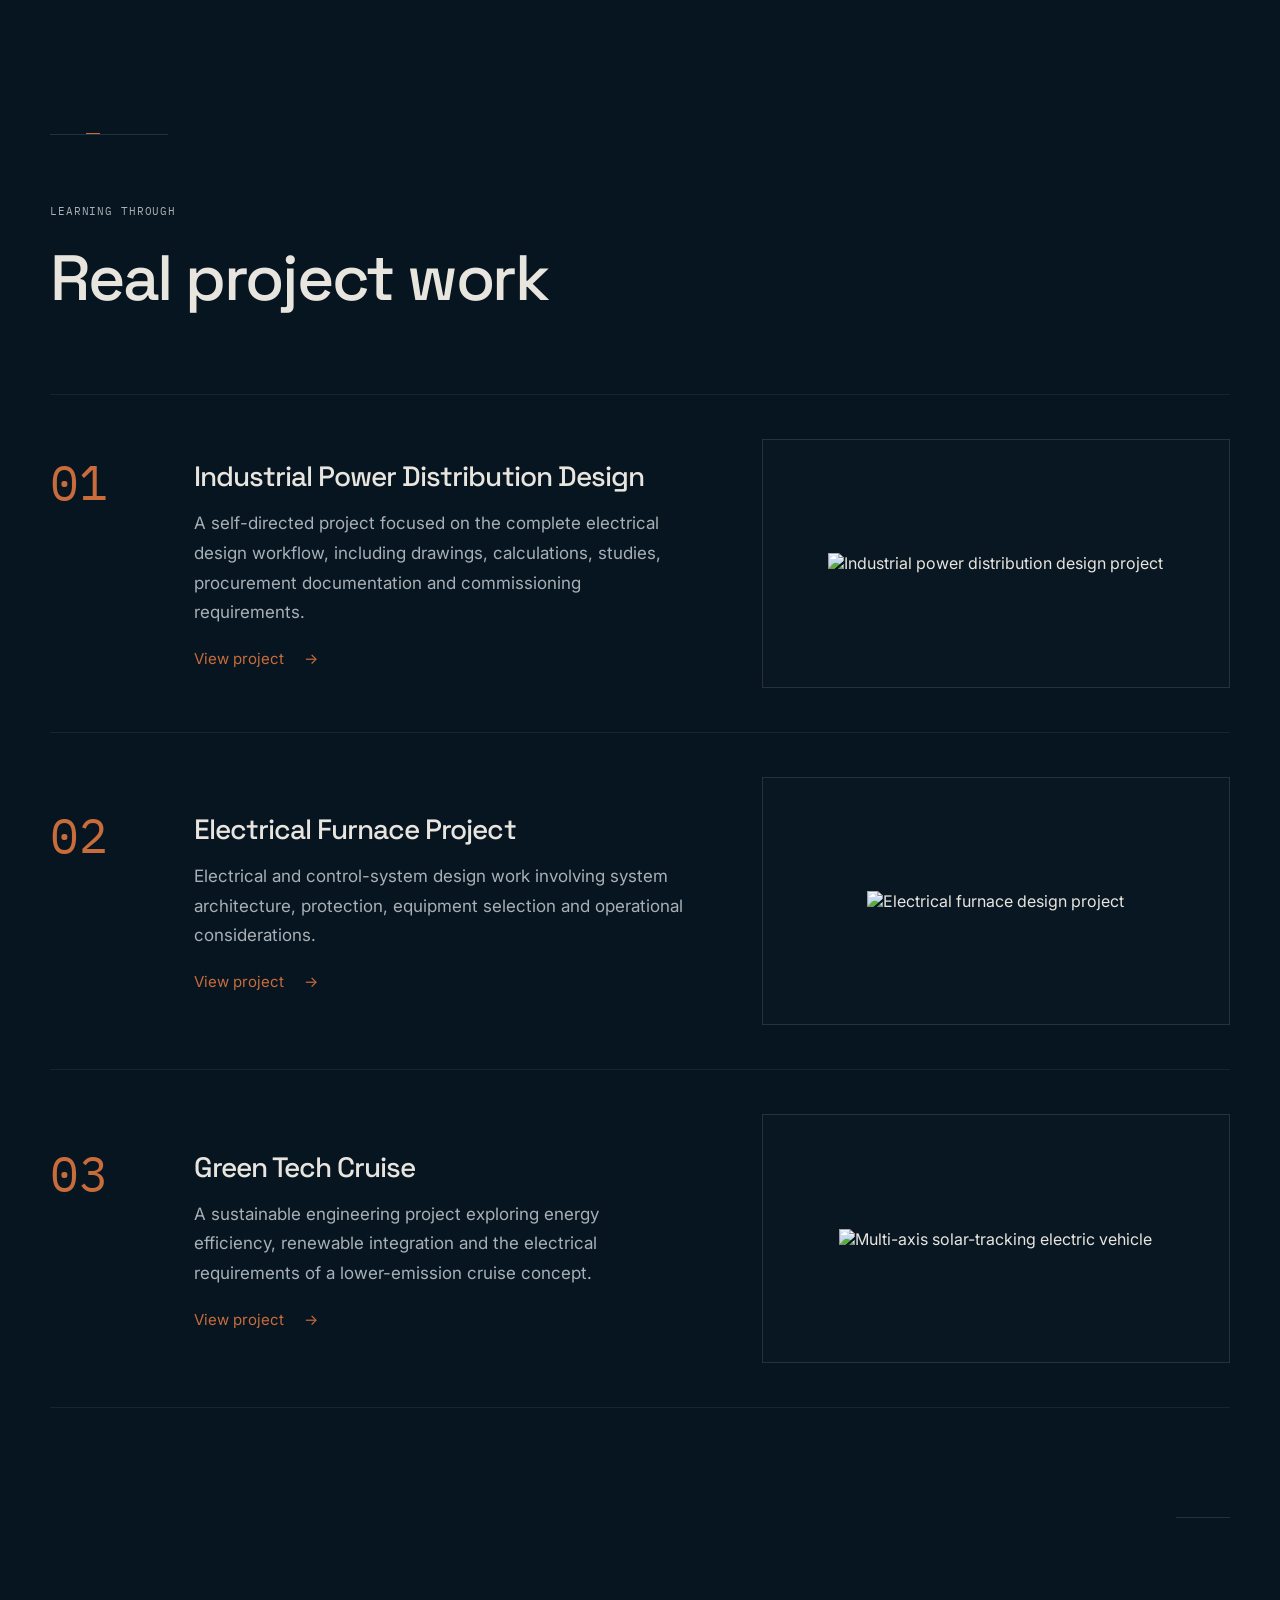
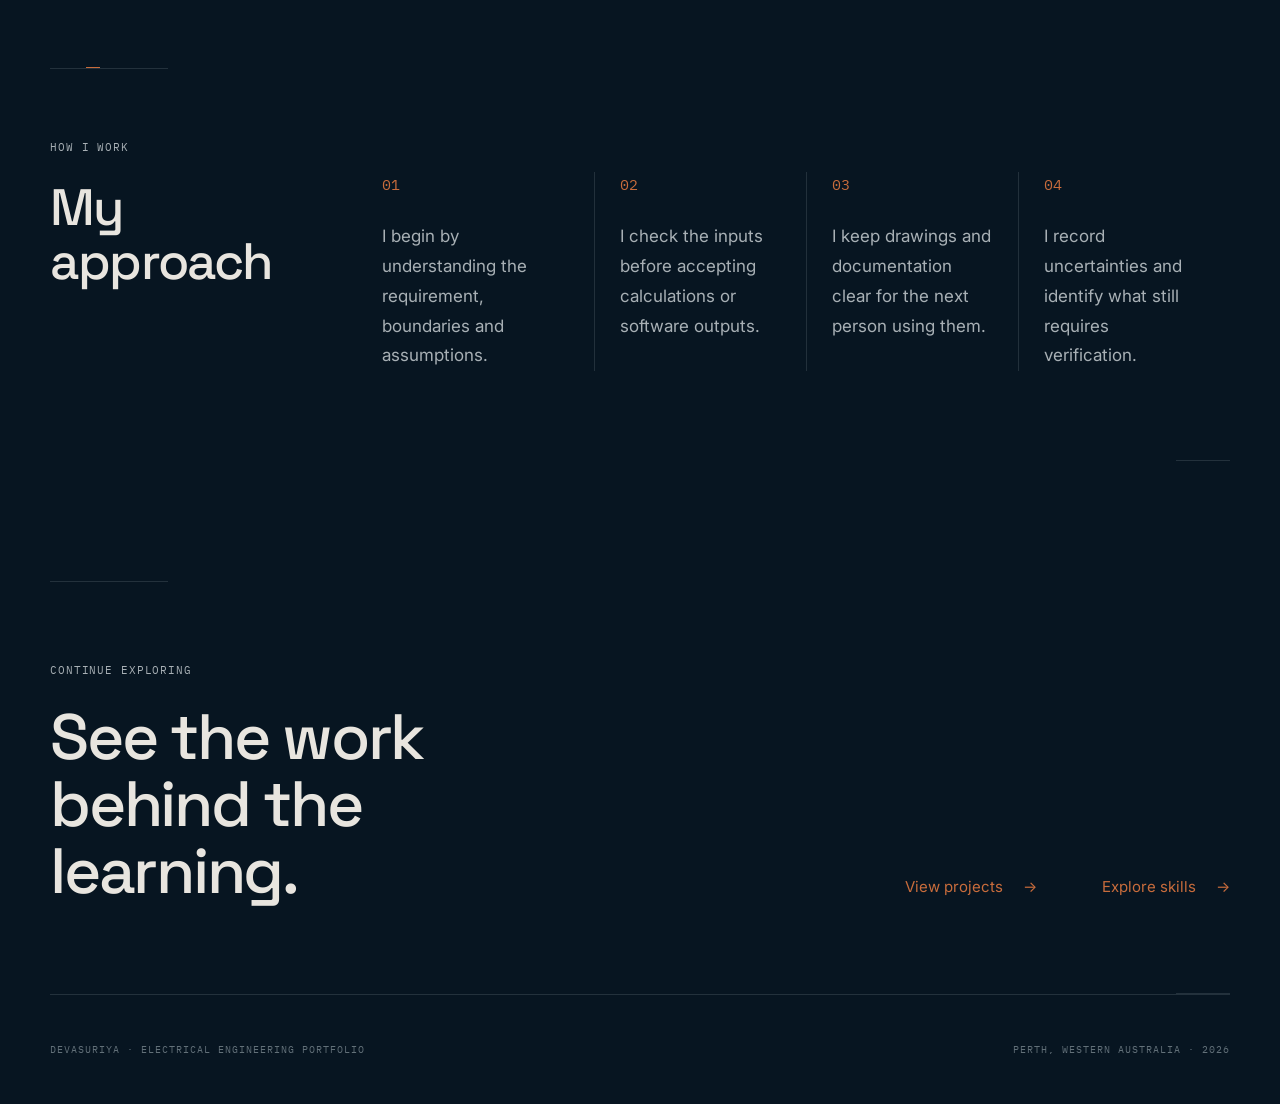
==== commit a881662b: "Update about.html" ====
--- a/about.html
+++ b/about.html
@@ -235,9 +235,12 @@
 
                     </div>
 
-                    <div class="project-image-placeholder">
-                        <span>Project image / to be added</span>
-                    </div>
+                <div class="project-image-placeholder">
+                <img
+                    src="images/industrial-power.jpg"
+                    alt="Industrial power distribution design project"
+                    >
+                </div>
 
                 </article>
 
@@ -271,8 +274,11 @@
 
                     </div>
 
-                    <div class="project-image-placeholder">
-                        <span>Project image / to be added</span>
+                   <div class="project-image-placeholder">
+                        <img
+                            src="images/furnace-project.jpg"
+                            alt="Electrical furnace design project"
+                        >
                     </div>
 
                 </article>
@@ -307,10 +313,12 @@
 
                     </div>
 
-                    <div class="project-image-placeholder">
-                        <span>Project image / to be added</span>
-                    </div>
-
+                   <div class="project-image-placeholder">
+    <img
+        src="images/solar-tracking-ev.jpg"
+        alt="Multi-axis solar-tracking electric vehicle"
+    >
+</div>
                 </article>
 
             </div>
--- a/style.css
+++ b/style.css
@@ -64,8 +64,8 @@
 .logo {
     color: var(--text);
     font-family: var(--technical-font);
-    font-size: 17px;
-    letter-spacing: 0.24em;
+    font-size: 22px;
+    letter-spacing: 0.14em;
     text-decoration: none;
 }
 
@@ -1027,3 +1027,20 @@
         min-height: auto;
     }
 }
+
+/* Shared colours for every page */
+
+html,
+body {
+    background-color: #071521;
+}
+
+body {
+    background-image: none;
+}
+
+.logo,
+.home-page .logo,
+.about-page .logo {
+    color: #e8e5df;
+}
--- a/about-page.css
+++ b/about-page.css
@@ -64,8 +64,8 @@
     color: var(--about-text);
 
     font-family: var(--technical-font);
-    font-size: 17px;
-    letter-spacing: 0.24em;
+    font-size: 22px;
+    letter-spacing: 0.14em;
 
     text-decoration: none;
 }
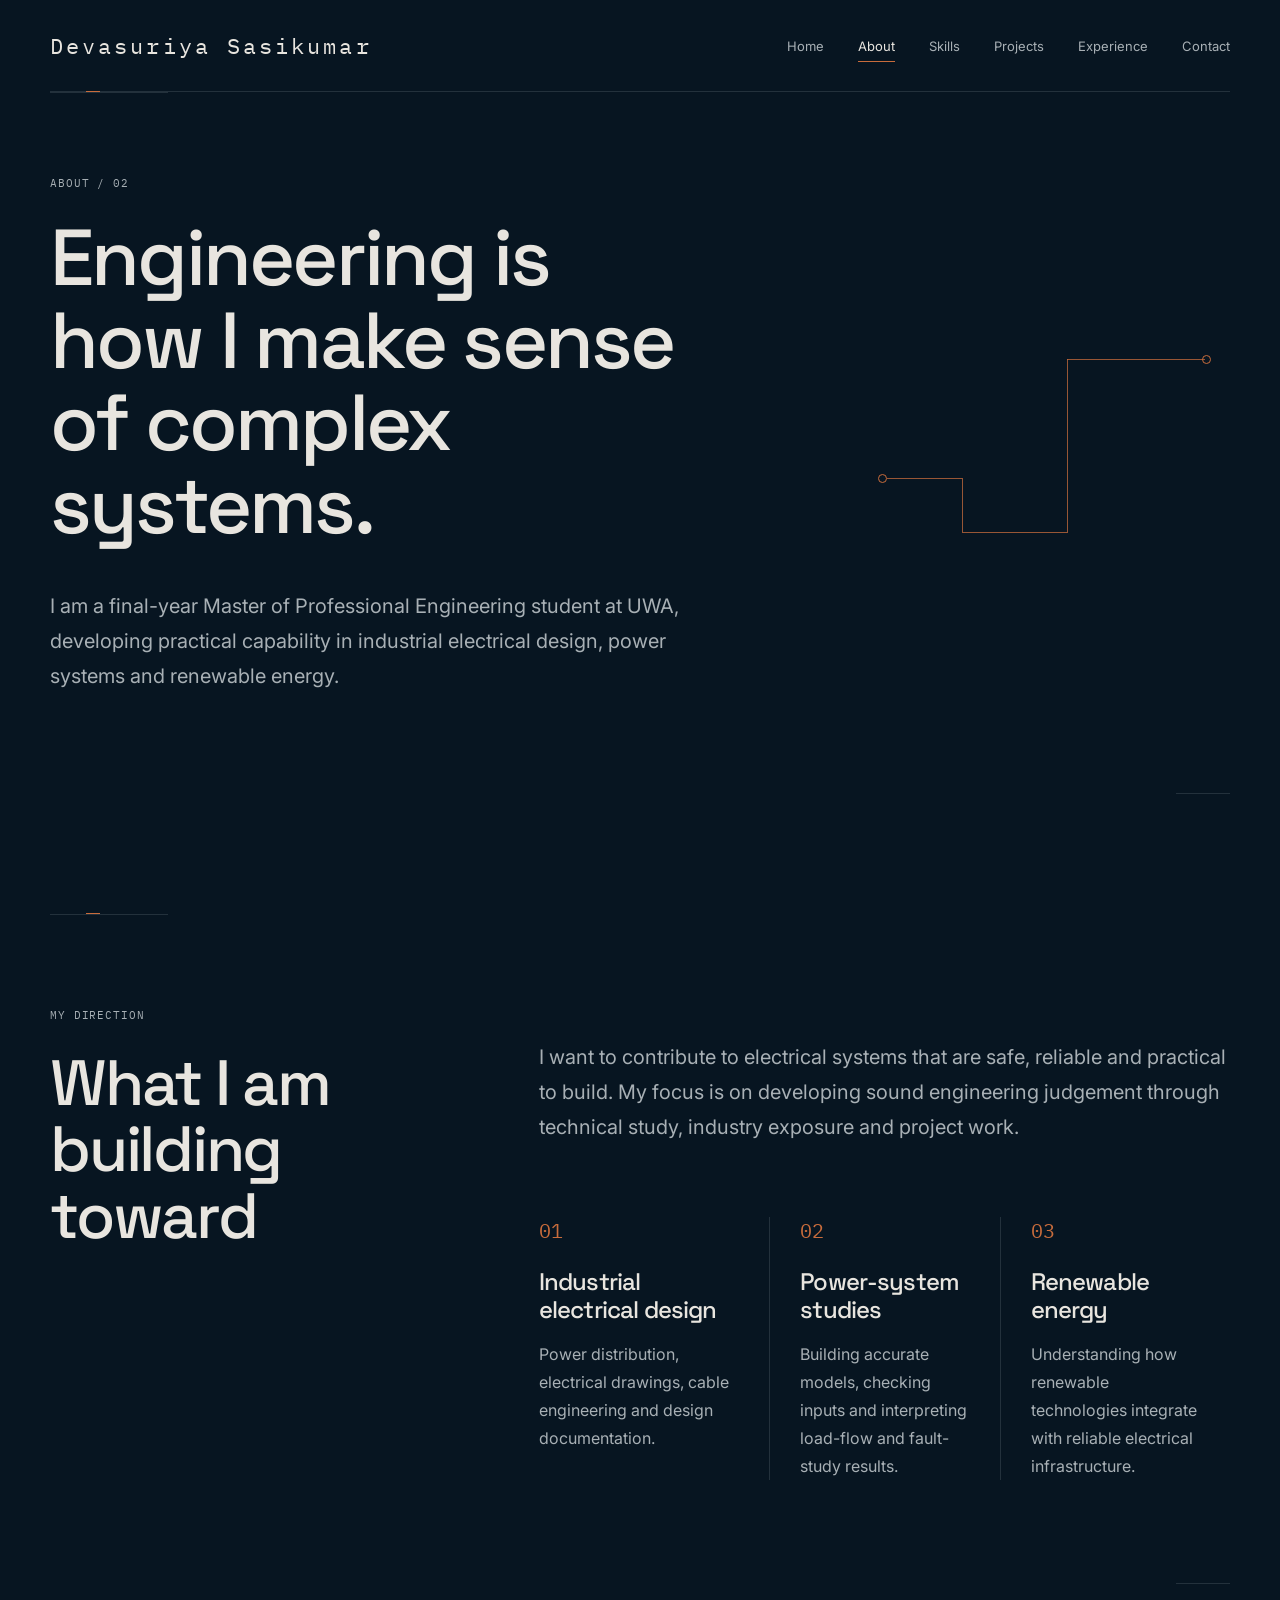
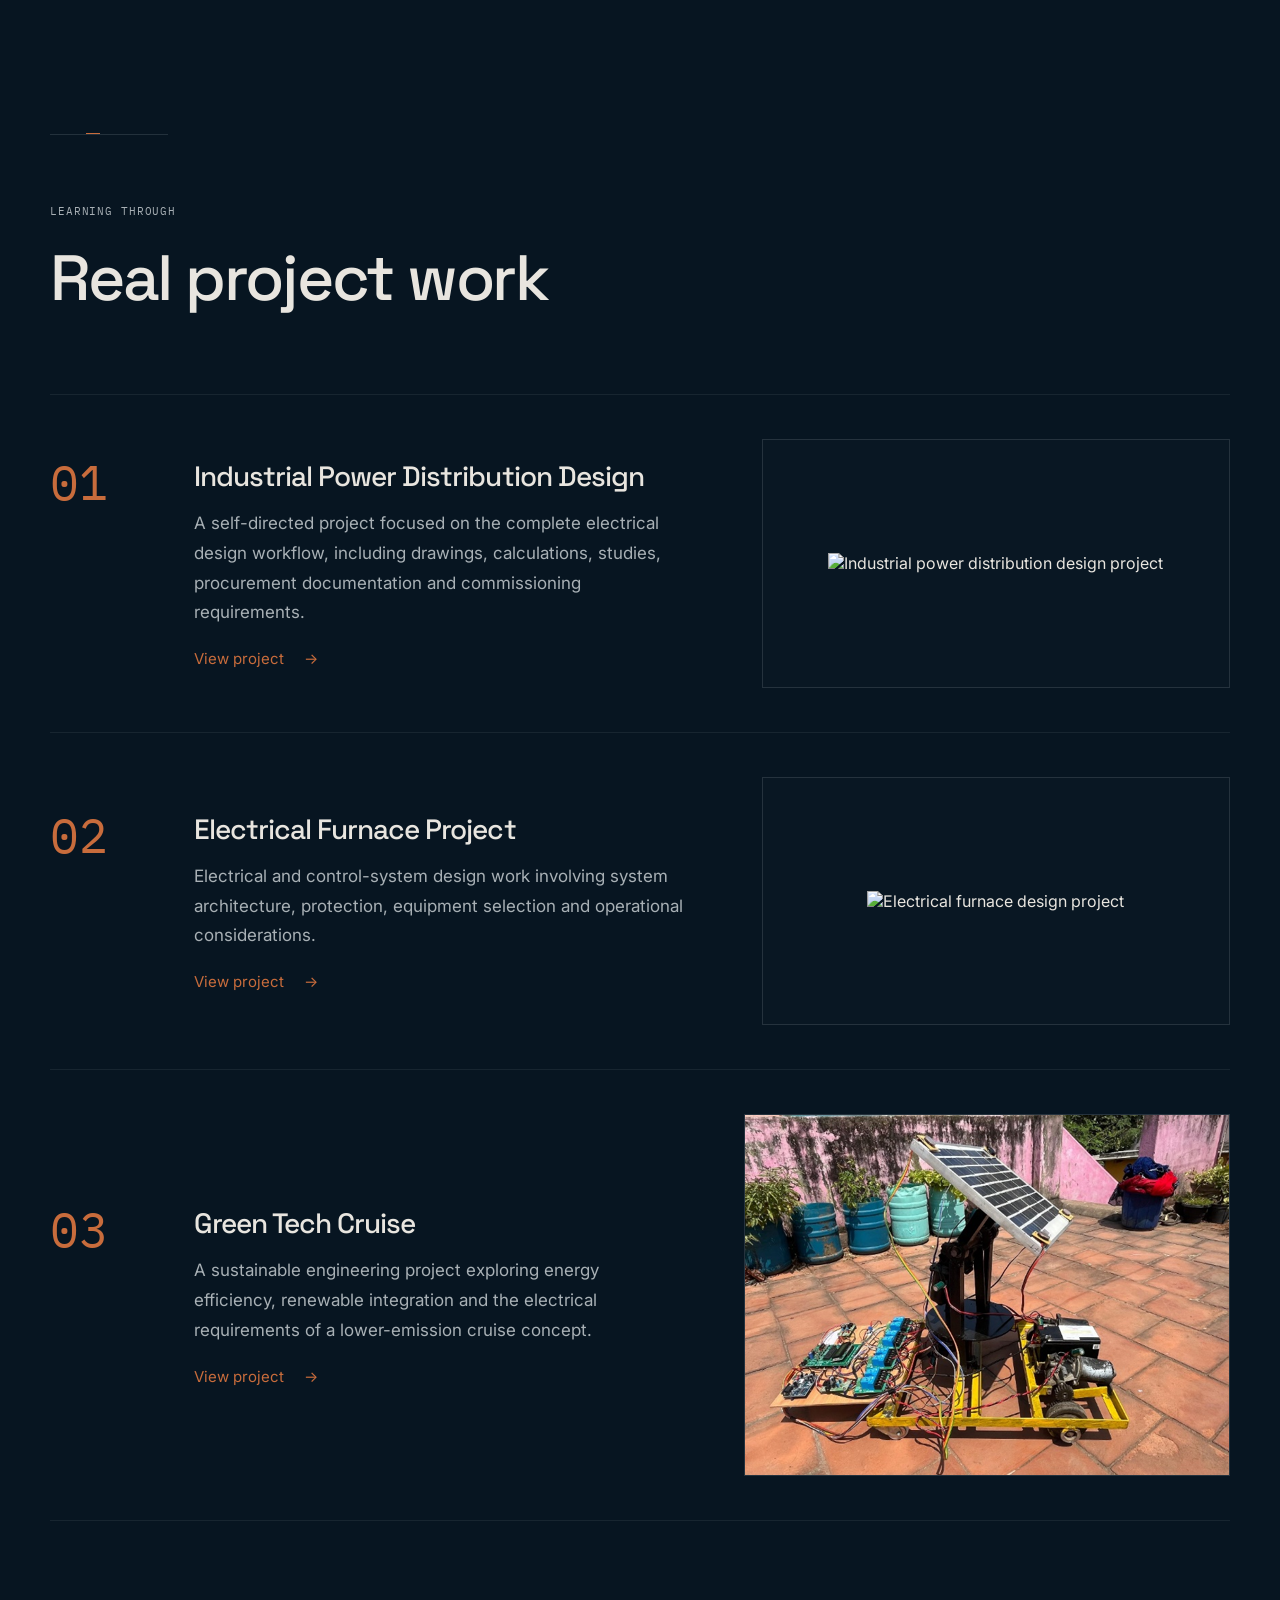
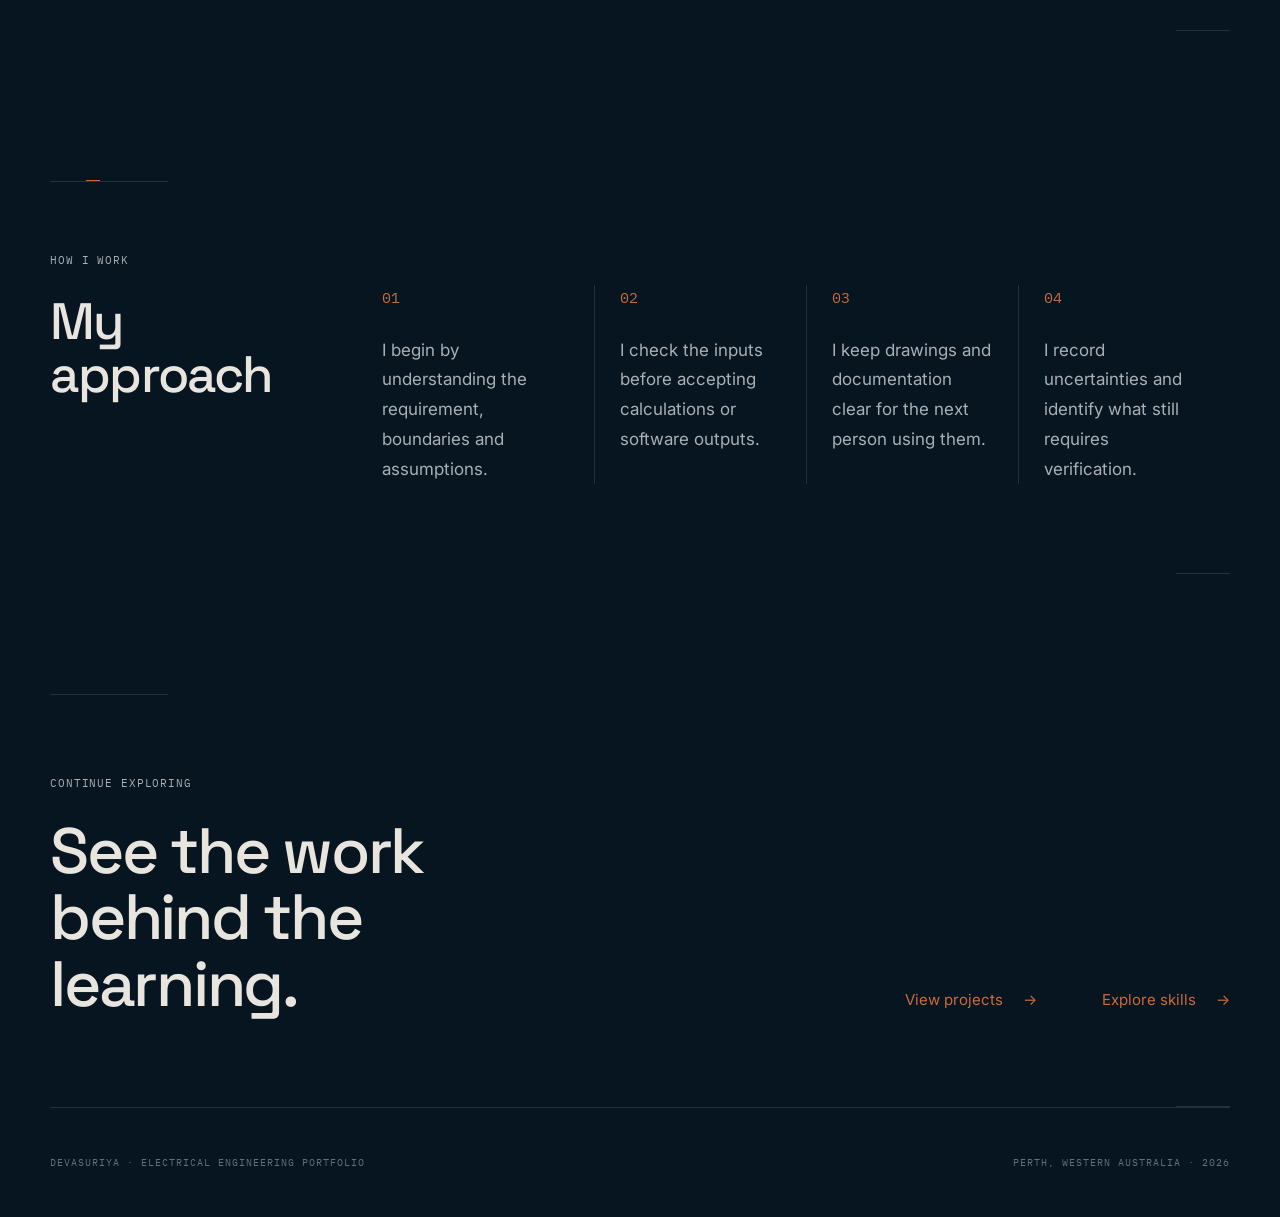
==== commit 820473f6: "Update about.html" ====
--- a/about.html
+++ b/about.html
@@ -237,7 +237,7 @@
 
                 <div class="project-image-placeholder">
                 <img
-                    src="images/industrial-power.jpg"
+                    src="images/industrial-power.png"
                     alt="Industrial power distribution design project"
                     >
                 </div>
@@ -276,7 +276,7 @@
 
                    <div class="project-image-placeholder">
                         <img
-                            src="images/furnace-project.jpg"
+                            src="images/industrial-power.png"
                             alt="Electrical furnace design project"
                         >
                     </div>
@@ -315,7 +315,7 @@
 
                    <div class="project-image-placeholder">
     <img
-        src="images/solar-tracking-ev.jpg"
+        src="images/solar-tracking-ev.png"
         alt="Multi-axis solar-tracking electric vehicle"
     >
 </div>
